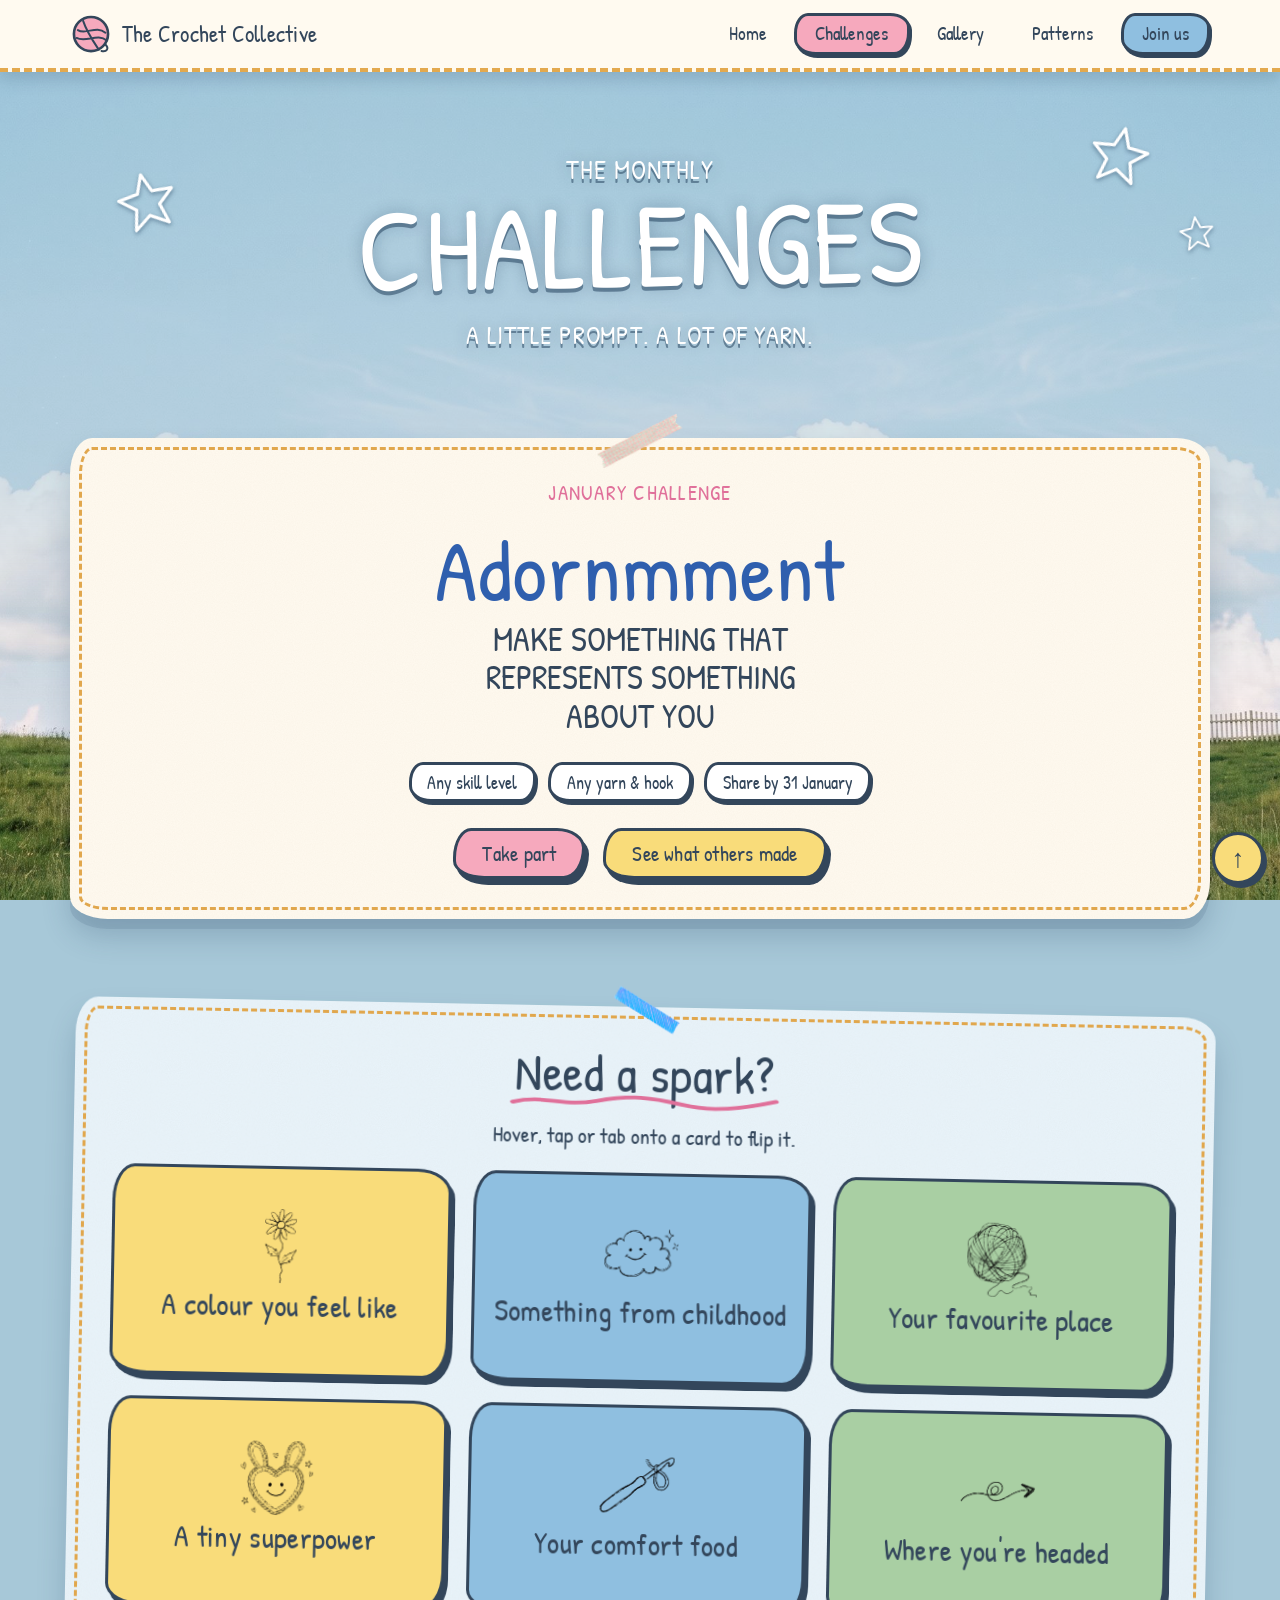
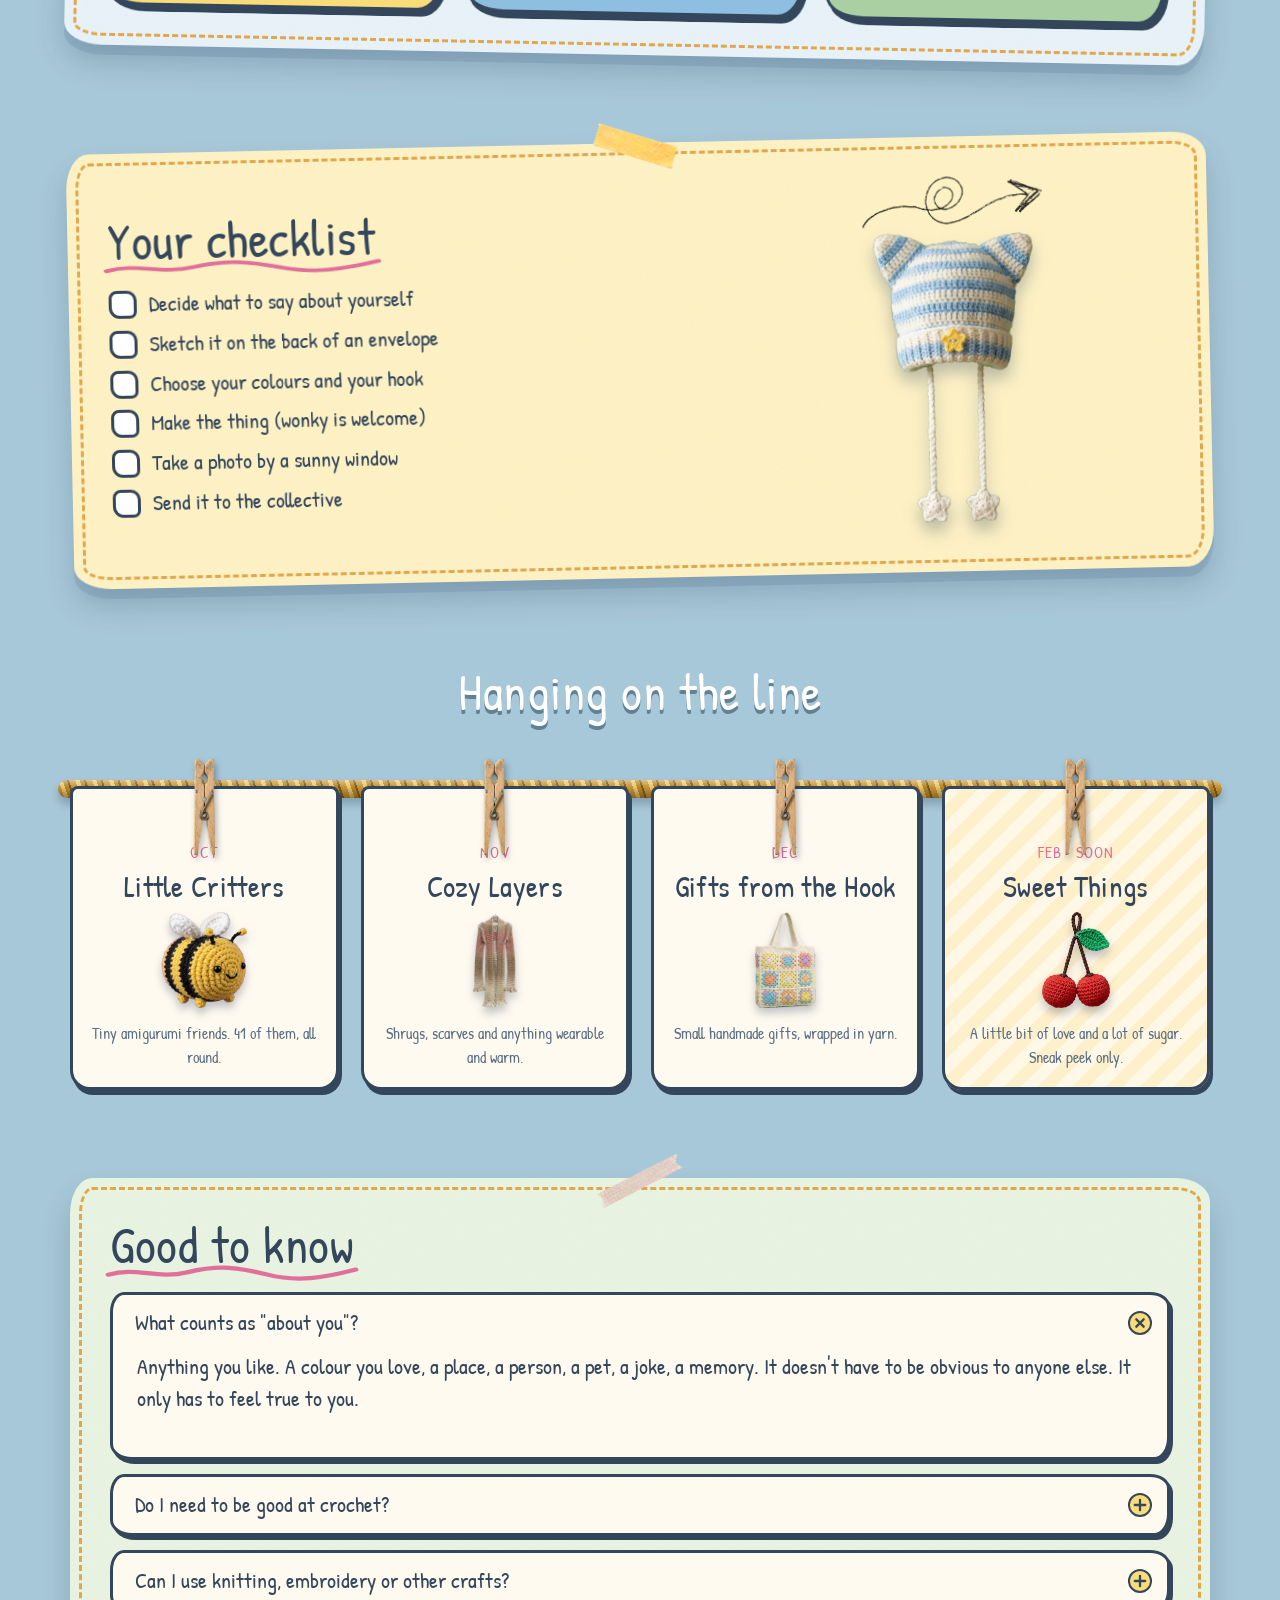
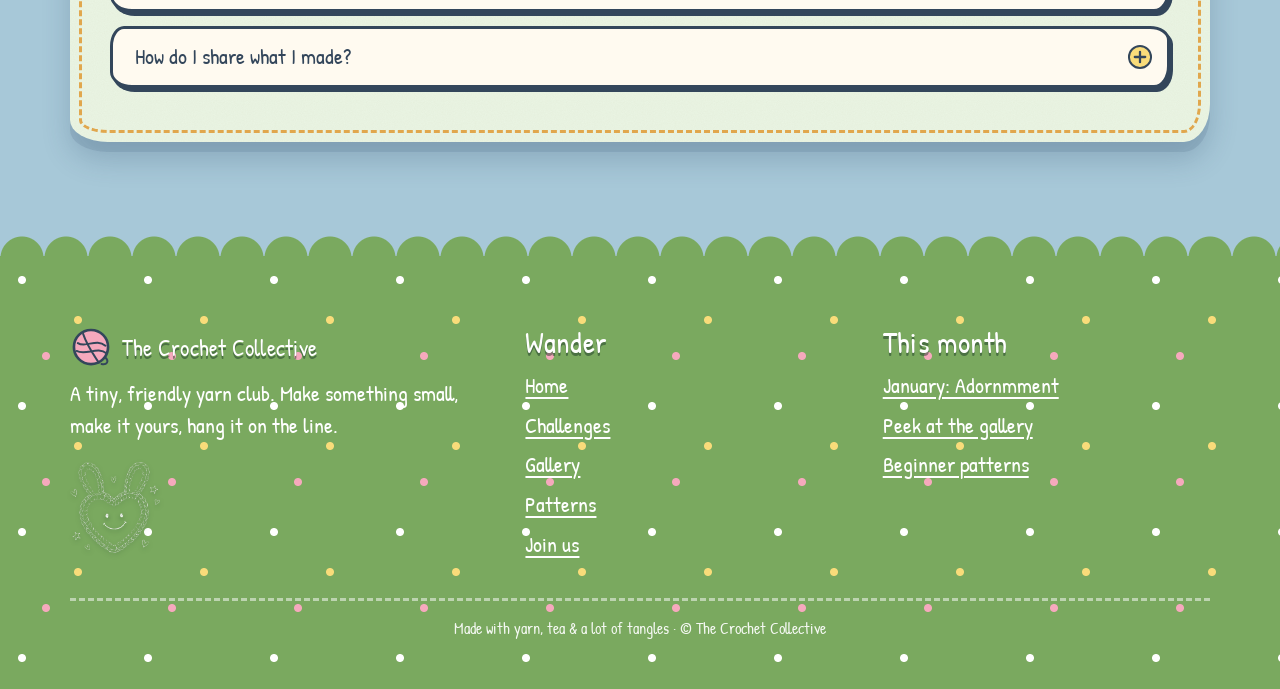
==== challenges.html @ a1217e9d "Add Crochet Collective site: hero, challenges, gallery, patterns, join Co-Authored-By: Claude Sonnet" ====
<!DOCTYPE html>
<html lang="en">
<head>
  <meta charset="utf-8">
  <meta name="viewport" content="width=device-width, initial-scale=1">
  <title>Challenges · The Crochet Collective</title>
  <meta name="description" content="This month's crochet challenge, how it works, and the ones that came before.">
  <link rel="icon" href="data:image/svg+xml,%3Csvg%20xmlns%3D'http%3A%2F%2Fwww.w3.org%2F2000%2Fsvg'%20viewBox%3D'0%200%2064%2064'%3E%3Ccircle%20cx%3D'32'%20cy%3D'32'%20r%3D'26'%20fill%3D'%23f6a9bd'%20stroke%3D'%2333465b'%20stroke-width%3D'4'%2F%3E%3Cpath%20d%3D'M12%2026%20C%2024%2034%2C%2040%2018%2C%2054%2030%20M10%2038%20C%2024%2046%2C%2042%2030%2C%2056%2042%20M20%2012%20C%2026%2030%2C%2036%2044%2C%2044%2056'%20fill%3D'none'%20stroke%3D'%2333465b'%20stroke-width%3D'3'%20stroke-linecap%3D'round'%2F%3E%3C%2Fsvg%3E">
  <link rel="preconnect" href="https://fonts.googleapis.com">
  <link rel="preconnect" href="https://fonts.gstatic.com" crossorigin>
  <link href="https://fonts.googleapis.com/css2?family=Chewy&family=Patrick+Hand&display=swap" rel="stylesheet">

  <link rel="stylesheet" href="site.css">
</head><body class="site">
<a class="skip" href="#main">Skip to content</a>
<header class="topbar">
  <div class="wrap">
    <a class="logo" href="index.html"><svg viewBox="0 0 64 64" aria-hidden="true"><circle cx="32" cy="32" r="26" fill="#f6a9bd" stroke="#33465b" stroke-width="4"/><path d="M12 26 C 24 34, 40 18, 54 30 M10 38 C 24 46, 42 30, 56 42 M20 12 C 26 30, 36 44, 44 56" fill="none" stroke="#33465b" stroke-width="3" stroke-linecap="round"/><path d="M54 48 C 60 54, 56 60, 48 58" fill="none" stroke="#33465b" stroke-width="3" stroke-linecap="round"/></svg><span>The Crochet Collective</span></a>
    <input class="nav-toggle" type="checkbox" id="nav-toggle" aria-label="Toggle menu">
    <label class="burger" for="nav-toggle" aria-hidden="true"><span></span><span></span><span></span></label>
    <nav class="nav" aria-label="Main">
      <ul>
        <li><a href="index.html">Home</a></li>
        <li><a href="challenges.html" aria-current="page">Challenges</a></li>
        <li><a href="gallery.html">Gallery</a></li>
        <li><a href="patterns.html">Patterns</a></li>
        <li><a href="join.html">Join us</a></li>
      </ul>
    </nav>
  </div>
</header>

<main id="main">
<div class="page-head">
  <svg class="doodle-star s1" viewBox="0 0 100 100" aria-hidden="true"><path d="M50 8 L61 36 L92 39 L68 59 L76 90 L49 73 L23 91 L31 60 L7 40 L38 36 Z"/></svg><svg class="doodle-star s2" viewBox="0 0 100 100" aria-hidden="true"><path d="M50 8 L61 36 L92 39 L68 59 L76 90 L49 73 L23 91 L31 60 L7 40 L38 36 Z"/></svg><svg class="doodle-star s3" viewBox="0 0 100 100" aria-hidden="true"><path d="M50 8 L61 36 L92 39 L68 59 L76 90 L49 73 L23 91 L31 60 L7 40 L38 36 Z"/></svg>
  <div class="wrap">
    <p class="kicker2">The monthly</p>
    <h1>Challenges</h1>
    <p class="lede">A little prompt. A lot of yarn.</p>
  </div>
</div>
<div class="wrap">

  <section class="section">
    <div class="paper challenge-card">
      <p class="month">January challenge</p>
      <h2>Adornmment</h2>
      <p class="prompt">Make something that represents something about you</p>
      <ul class="facts">
        <li>Any skill level</li>
        <li>Any yarn &amp; hook</li>
        <li>Share by 31 January</li>
      </ul>
      <div class="btn-row" style="justify-content:center">
        <a class="btn" href="join.html">Take part</a>
        <a class="btn btn-yellow" href="gallery.html">See what others made</a>
      </div>
    </div>
  </section>

  <section class="section">
    <div class="paper blue tape-blue tilt-r">
      <h2 style="text-align:center"><span class="scribble">Need a spark?</span></h2>
      <p style="text-align:center">Hover, tap or tab onto a card to flip it.</p>
      <div class="flips">
        <div class="flip" tabindex="0"><div class="flip-in">
          <div class="face front"><img src="assets/d-daisy.webp" alt="" style="filter:invert(1) brightness(.35) drop-shadow(0 0 0 #000)"><h3>A colour you feel like</h3></div>
          <div class="face back"><p>Choose the yarn first. Then make a tiny thing that matches your mood: a flower, a keychain, a headband.</p></div>
        </div></div>
        <div class="flip" tabindex="0"><div class="flip-in">
          <div class="face front"><img src="assets/d-cloud.webp" alt="" style="filter:invert(1) brightness(.35) drop-shadow(0 0 0 #000)"><h3>Something from childhood</h3></div>
          <div class="face back"><p>A blanket, a bedtime toy, a lunchbox sticker. Crochet the thing you still remember by heart.</p></div>
        </div></div>
        <div class="flip" tabindex="0"><div class="flip-in">
          <div class="face front"><img src="assets/d-yarn.webp" alt="" style="filter:invert(1) brightness(.35) drop-shadow(0 0 0 #000)"><h3>Your favourite place</h3></div>
          <div class="face back"><p>Turn a bench, a beach or your kitchen window into a small motif or a patch.</p></div>
        </div></div>
        <div class="flip" tabindex="0"><div class="flip-in">
          <div class="face front"><img src="assets/d-heart.webp" alt="" style="filter:invert(1) brightness(.35) drop-shadow(0 0 0 #000)"><h3>A tiny superpower</h3></div>
          <div class="face back"><p>Give a critter your best trait: a cape for the brave, big ears for the good listener.</p></div>
        </div></div>
        <div class="flip" tabindex="0"><div class="flip-in">
          <div class="face front"><img src="assets/d-hook.webp" alt="" style="filter:invert(1) brightness(.35) drop-shadow(0 0 0 #000)"><h3>Your comfort food</h3></div>
          <div class="face back"><p>A cherry pair, a mushroom, a slice of toast. Snacks are the best amigurumi.</p></div>
        </div></div>
        <div class="flip" tabindex="0"><div class="flip-in">
          <div class="face front"><img src="assets/d-arrow.webp" alt="" style="filter:invert(1) brightness(.35) drop-shadow(0 0 0 #000)"><h3>Where you're headed</h3></div>
          <div class="face back"><p>A hat for someone you'll be, a bag for a trip you're planning, a charm for luck.</p></div>
        </div></div>
      </div>
    </div>
  </section>

  <section class="section">
    <div class="paper yellow tape-yellow tilt-l">
      <div class="two-col">
        <div>
          <h2><span class="scribble">Your checklist</span></h2>
          <ul class="checks">
            <li><label><input type="checkbox"><span>Decide what to say about yourself</span></label></li>
            <li><label><input type="checkbox"><span>Sketch it on the back of an envelope</span></label></li>
            <li><label><input type="checkbox"><span>Choose your colours and your hook</span></label></li>
            <li><label><input type="checkbox"><span>Make the thing (wonky is welcome)</span></label></li>
            <li><label><input type="checkbox"><span>Take a photo by a sunny window</span></label></li>
            <li><label><input type="checkbox"><span>Send it to the collective</span></label></li>
          </ul>
        </div>
        <div style="text-align:center"><img src="assets/d-arrow.webp" alt="" class="doodle ink" style="width:180px;margin:0 auto 6px;filter:invert(1) brightness(.4)"><img src="assets/hat.webp" alt="Striped crochet bonnet" style="width:160px;filter:drop-shadow(0 10px 8px rgba(40,60,90,.3))"></div>
      </div>
    </div>
  </section>

  <section class="section">
    <h2 style="text-align:center;color:#fff;text-shadow:0 4px 0 rgba(28,58,86,.5)">Hanging on the line</h2>
    <div class="line-wrap">
      <div class="rope-h" aria-hidden="true"></div>
      <div class="tags">
        <article class="tag"><span class="mo">Oct</span><h3>Little Critters</h3><img src="assets/bee.webp" alt=""><p>Tiny amigurumi friends. 41 of them, all round.</p></article>
        <article class="tag"><span class="mo">Nov</span><h3>Cozy Layers</h3><img src="assets/scarf.webp" alt=""><p>Shrugs, scarves and anything wearable and warm.</p></article>
        <article class="tag"><span class="mo">Dec</span><h3>Gifts from the Hook</h3><img src="assets/tote.webp" alt=""><p>Small handmade gifts, wrapped in yarn.</p></article>
        <article class="tag soon"><span class="mo">Feb · soon</span><h3>Sweet Things</h3><img src="assets/cherries.webp" alt=""><p>A little bit of love and a lot of sugar. Sneak peek only.</p></article>
      </div>
    </div>
  </section>

  <section class="section">
    <div class="paper sage tape-pink">
      <h2><span class="scribble">Good to know</span></h2>
      <details class="acc" open><summary>What counts as "about you"?</summary><div><p>Anything you like. A colour you love, a place, a person, a pet, a joke, a memory. It doesn't have to be obvious to anyone else. It only has to feel true to you.</p></div></details>
      <details class="acc"><summary>Do I need to be good at crochet?</summary><div><p>Not even slightly. Beginners are the heart of the collective. Try a granny square or a flower from our <a href="patterns.html">patterns page</a> and dress it up.</p></div></details>
      <details class="acc"><summary>Can I use knitting, embroidery or other crafts?</summary><div><p>Crochet is the star, but mixed materials are lovely: buttons, ribbon, embroidery, felt, beads.</p></div></details>
      <details class="acc"><summary>How do I share what I made?</summary><div><p>Send a clear photo and a sentence about what it means to you through the <a href="join.html">join page</a>. We'll pin it to the gallery.</p></div></details>
    </div>
  </section>

</div>
</main>
<footer class="footer">
  <div class="wrap">
    <div>
      <a class="logo" href="index.html"><svg viewBox="0 0 64 64" aria-hidden="true"><circle cx="32" cy="32" r="26" fill="#f6a9bd" stroke="#33465b" stroke-width="4"/><path d="M12 26 C 24 34, 40 18, 54 30 M10 38 C 24 46, 42 30, 56 42 M20 12 C 26 30, 36 44, 44 56" fill="none" stroke="#33465b" stroke-width="3" stroke-linecap="round"/><path d="M54 48 C 60 54, 56 60, 48 58" fill="none" stroke="#33465b" stroke-width="3" stroke-linecap="round"/></svg><span>The Crochet Collective</span></a>
      <p>A tiny, friendly yarn club. Make something small, make it yours, hang it on the line.</p>
      <img src="assets/d-heart.webp" alt="" width="90" style="filter:drop-shadow(0 2px 2px rgba(20,50,30,.5))">
    </div>
    <div>
      <h3>Wander</h3>
      <ul>
        <li><a href="index.html">Home</a></li>
        <li><a href="challenges.html">Challenges</a></li>
        <li><a href="gallery.html">Gallery</a></li>
        <li><a href="patterns.html">Patterns</a></li>
        <li><a href="join.html">Join us</a></li>
      </ul>
    </div>
    <div>
      <h3>This month</h3>
      <ul>
        <li><a href="challenges.html">January: Adornmment</a></li>
        <li><a href="gallery.html">Peek at the gallery</a></li>
        <li><a href="patterns.html">Beginner patterns</a></li>
      </ul>
    </div>
    <p class="fine">Made with yarn, tea &amp; a lot of tangles · © The Crochet Collective</p>
  </div>
</footer>
<a class="up" href="#main" aria-label="Back to top">↑</a>
</body>
</html>
---- site.css ----
/* ==========================================================
   The Crochet Collective — shared site styles (HTML + CSS only)
   Scrapbook / craft-board look: paper cards, washi tape, stitched
   borders, wobbly hand-drawn edges, chunky offset-shadow buttons.
   Interactivity is CSS-only: checkbox nav, radio filters,
   :target lightboxes, <details> accordions, flip cards.
   ========================================================== */

:root {
  --sky: #a7c8d8;
  --cream: #fffaf0;
  --paper-2: #fff3dc;
  --ink: #33465b;
  --ink-soft: #5b6f84;
  --pink: #f6a9bd;
  --pink-d: #e0709a;
  --yellow: #f9dc7a;
  --blue: #8fbfe0;
  --blue-d: #2f5fae;
  --sage: #a9cfa3;
  --meadow: #7aa95f;
  --coral: #f28b6e;
  --stitch: #e3a94e;

  --font-display: "Chewy", "Patrick Hand", "Comic Sans MS", cursive;
  --font-body: "Patrick Hand", "Comic Neue", "Comic Sans MS", cursive;

  /* gently wobbly corners — never a perfect rectangle */
  --wob:   22px 34px 26px 38px / 36px 24px 38px 22px;
  --wob-2: 34px 22px 38px 24px / 24px 38px 22px 36px;
  --wob-s: 14px 20px 16px 22px / 20px 14px 22px 16px;
  --pop:   4px 6px 0 var(--ink);
}

*, *::before, *::after { box-sizing: border-box; }
html { scroll-behavior: smooth; }
@media (prefers-reduced-motion: reduce) { html { scroll-behavior: auto; } }

body.site, body.home {
  margin: 0;
  color: var(--ink);
  font: 400 clamp(18px, 1.15vw + 12px, 22px)/1.45 var(--font-body);
  background: var(--sky);
  -webkit-font-smoothing: antialiased;
}
body.site { overflow-x: hidden; }

img { max-width: 100%; }
a { color: var(--blue-d); text-underline-offset: .18em; text-decoration-thickness: 2px; }
a:hover { color: var(--pink-d); }
:focus-visible { outline: 3px dashed var(--coral); outline-offset: 3px; border-radius: 6px; }

.skip { position: absolute; left: -999px; top: 8px; z-index: 300; background: var(--yellow); padding: .4em .8em; border-radius: var(--wob-s); }
.skip:focus { left: 8px; }

.wrap { width: min(1140px, 100% - 40px); margin-inline: auto; }
.sr { position: absolute; width: 1px; height: 1px; overflow: hidden; clip: rect(0 0 0 0); white-space: nowrap; }

/* ---------- fixed sky + meadow backdrop for inner pages ---------- */
body.site::before {
  content: ""; position: fixed; inset: 0; z-index: -2;
  background: var(--sky) url("assets/bg-desktop.jpg") center bottom / cover no-repeat;
}
body.site::after {
  content: ""; position: fixed; inset: 0; z-index: -1; pointer-events: none;
  background: rgba(167, 200, 216, .45);
  -webkit-mask-image: linear-gradient(#000 0 55%, transparent 80%);
          mask-image: linear-gradient(#000 0 55%, transparent 80%);
}
@media (max-width: 800px) {
  body.site::before { background-image: url("assets/bg.jpg"); }
}

/* paper grain used on cards */
.grain::after, .paper::after {
  content: ""; position: absolute; inset: 0; pointer-events: none; border-radius: inherit;
  opacity: .5; mix-blend-mode: multiply;
  background-image: url("data:image/svg+xml;utf8,<svg xmlns='http://www.w3.org/2000/svg' width='200' height='200'><filter id='n'><feTurbulence type='fractalNoise' baseFrequency='.9' numOctaves='2' stitchTiles='stitch'/><feColorMatrix values='0 0 0 0 .6  0 0 0 0 .5  0 0 0 0 .4  0 0 0 .18 0'/></filter><rect width='200' height='200' filter='url(%23n)'/></svg>");
}

/* ==========================================================
   TOP BAR + NAVIGATION
   ========================================================== */
.topbar {
  position: sticky; top: 0; z-index: 200;
  background: var(--cream);
  border-bottom: 4px dashed var(--stitch);
  box-shadow: 0 8px 14px rgba(40, 70, 100, .18);
}
.topbar .wrap { display: flex; align-items: center; gap: 16px; min-height: 68px; }

.logo {
  display: flex; align-items: center; gap: 10px;
  font: 400 1.45rem/1 var(--font-display); color: var(--ink); text-decoration: none;
  letter-spacing: .01em; white-space: nowrap;
}
.logo:hover { color: var(--pink-d); }
.logo svg { width: 42px; height: 42px; flex: none; transition: transform .5s ease; }
.logo:hover svg { transform: rotate(360deg); }

.nav-toggle { position: absolute; opacity: 0; pointer-events: none; }
.burger { display: none; margin-left: auto; cursor: pointer; padding: 10px; border-radius: var(--wob-s); border: 3px solid var(--ink); background: var(--yellow); box-shadow: 3px 4px 0 var(--ink); }
.burger span { display: block; width: 26px; height: 4px; border-radius: 4px; background: var(--ink); }
.burger span + span { margin-top: 5px; }
.burger span:nth-child(2) { width: 18px; margin-left: 4px; }

.nav { margin-left: auto; }
.nav ul { display: flex; gap: 6px; margin: 0; padding: 0; list-style: none; align-items: center; }
.nav a {
  display: block; padding: .3em .95em .35em;
  font: 400 1.2rem/1.2 var(--font-display); color: var(--ink); text-decoration: none;
  border: 3px solid transparent; border-radius: var(--wob-s);
  transition: transform .18s ease, background-color .18s;
}
.nav a:hover, .nav a:focus-visible { background: var(--yellow); transform: rotate(-3deg) translateY(-2px); color: var(--ink); }
.nav a[aria-current="page"] { background: var(--pink); border-color: var(--ink); box-shadow: 2px 3px 0 var(--ink); }
.nav li:last-child a { background: var(--blue); border-color: var(--ink); box-shadow: 2px 3px 0 var(--ink); }
.nav li:last-child a:hover { background: var(--yellow); }
.nav li:last-child a[aria-current="page"] { background: var(--pink); }

@media (max-width: 860px) {
  .burger { display: block; }
  .nav {
    position: absolute; left: 0; right: 0; top: 100%; margin: 0;
    background: var(--cream); border-bottom: 4px dashed var(--stitch);
    max-height: 0; overflow: hidden; transition: max-height .35s ease;
    box-shadow: 0 14px 14px rgba(40, 70, 100, .18);
  }
  .nav ul { flex-direction: column; align-items: stretch; padding: 8px 20px 18px; gap: 8px; }
  .nav a { text-align: center; font-size: 1.4rem; }
  .nav-toggle:checked ~ .nav { max-height: 460px; }
  .nav-toggle:focus-visible ~ .burger { outline: 3px dashed var(--coral); outline-offset: 3px; }
}

/* ==========================================================
   BUTTONS
   ========================================================== */
.btn {
  --bg: var(--pink);
  display: inline-flex; align-items: center; gap: .5em;
  padding: .5em 1.25em .55em;
  font: 400 1.3rem/1.1 var(--font-display); letter-spacing: .01em;
  color: var(--ink); text-decoration: none; cursor: pointer;
  background: var(--bg);
  border: 3px solid var(--ink); border-radius: var(--wob);
  box-shadow: var(--pop);
  transition: transform .16s ease, box-shadow .16s ease, background-color .16s;
}
.btn:hover, .btn:focus-visible { transform: translate(-2px, -3px) rotate(-1.5deg); box-shadow: 6px 9px 0 var(--ink); color: var(--ink); }
.btn:active { transform: translate(3px, 4px); box-shadow: 1px 2px 0 var(--ink); }
.btn-yellow { --bg: var(--yellow); }
.btn-blue   { --bg: var(--blue); }
.btn-sage   { --bg: var(--sage); }
.btn-cream  { --bg: var(--cream); }
.btn svg { width: 1.2em; height: 1.2em; }
.btn-row { display: flex; flex-wrap: wrap; gap: 14px 18px; }

/* ==========================================================
   PAGE HEADER (inner pages)
   ========================================================== */
.page-head { position: relative; text-align: center; padding: clamp(36px, 7vw, 84px) 0 clamp(24px, 4vw, 44px); color: #fff; }
.page-head .kicker2 { font: 400 clamp(1.1rem, 2.4vw, 1.7rem)/1 var(--font-display); text-transform: uppercase; letter-spacing: .04em; margin: 0 0 .1em; }
.page-head h1 {
  margin: 0; font: 400 clamp(3rem, 10vw, 7.5rem)/.95 var(--font-display); text-transform: uppercase; letter-spacing: .01em;
  transform: rotate(-1deg);
}
.page-head p.lede { max-width: 34ch; margin: .8em auto 0; font-size: clamp(1.15rem, 2.2vw, 1.6rem); text-transform: uppercase; letter-spacing: .03em; line-height: 1.15; }
.page-head .kicker2, .page-head h1, .page-head p.lede {
  text-shadow: 0 4px 0 rgba(28, 58, 86, .5), 0 0 16px rgba(30, 60, 90, .3);
}
.page-head .doodle-star { position: absolute; width: clamp(28px, 5vw, 64px); fill: none; stroke: #fff; stroke-width: 5; stroke-linecap: round; stroke-linejoin: round; filter: drop-shadow(0 2px 2px rgba(30, 60, 90, .5)); }
.page-head .s1 { left: 9%;  top: 30%; transform: rotate(-14deg); }
.page-head .s2 { right: 10%; top: 16%; transform: rotate(12deg); }
.page-head .s3 { right: 5%; top: 44%; width: clamp(18px, 3vw, 38px); transform: rotate(-8deg); }

/* ==========================================================
   PAPER CARDS + WASHI TAPE
   ========================================================== */
.paper {
  --tape: url("assets/tape-pink.webp");
  position: relative; background: var(--cream);
  padding: clamp(22px, 3.4vw, 40px);
  border-radius: var(--wob);
  box-shadow: 0 10px 0 rgba(40, 70, 100, .12), 0 18px 28px rgba(40, 70, 100, .22);
  outline: 3px dashed var(--stitch); outline-offset: -12px;
}
.paper > * { position: relative; z-index: 1; }
.paper::before {
  content: ""; position: absolute; z-index: 2; left: 50%; top: -22px; width: 150px; height: 50px;
  background: var(--tape) center / contain no-repeat;
  transform: translateX(-50%) rotate(-3deg); pointer-events: none;
}
.tape-yellow { --tape: url("assets/tape-yellow.webp"); }
.tape-blue   { --tape: url("assets/tape-blue.webp"); }
.tilt-l { transform: rotate(-1.2deg); }
.tilt-r { transform: rotate(1.1deg); }
.paper.plain::before { display: none; }
.paper.blue   { background: #e9f4fb; }
.paper.yellow { background: #fff4c7; }
.paper.pinkish { background: #ffe9ef; }
.paper.sage   { background: #eaf5e4; }

h2, h3 { font-family: var(--font-display); font-weight: 400; letter-spacing: .01em; line-height: 1.05; margin: 0 0 .4em; color: var(--ink); }
h2 { font-size: clamp(2rem, 4.4vw, 3.2rem); }
h3 { font-size: clamp(1.4rem, 2.6vw, 1.9rem); }
p { margin: 0 0 .9em; }

/* hand-drawn underline scribble under section titles */
.scribble { position: relative; display: inline-block; }
.scribble::after {
  content: ""; position: absolute; left: -2%; right: -2%; bottom: -.18em; height: .3em;
  background: url("data:image/svg+xml;utf8,<svg xmlns='http://www.w3.org/2000/svg' viewBox='0 0 200 20' preserveAspectRatio='none'><path d='M3 12 C 25 2, 40 18, 65 9 S 105 3, 128 12 S 172 16, 197 6' fill='none' stroke='%23e0709a' stroke-width='5' stroke-linecap='round'/></svg>") center / 100% 100% no-repeat;
}

.section { padding: clamp(24px, 4vw, 44px) 0; }
.two-col { display: grid; grid-template-columns: 1.15fr .85fr; gap: clamp(20px, 4vw, 48px); align-items: center; }
@media (max-width: 800px) { .two-col { grid-template-columns: 1fr; } }

.doodle { display: block; filter: drop-shadow(0 2px 2px rgba(30, 60, 90, .35)); pointer-events: none; }
.doodle.ink { filter: none; opacity: .85; }
svg.d { width: 1em; height: 1em; fill: none; stroke: currentColor; stroke-width: 5; stroke-linecap: round; stroke-linejoin: round; }

.chip {
  display: inline-block; padding: .05em .7em .12em; margin: 0 6px 6px 0;
  font: 400 1rem/1.3 var(--font-display); letter-spacing: .02em;
  background: var(--yellow); color: var(--ink); border: 2px solid var(--ink); border-radius: var(--wob-s);
}
.chip.pink { background: var(--pink); } .chip.blue { background: var(--blue); } .chip.sage { background: var(--sage); }

/* ==========================================================
   ACCORDIONS (<details>)
   ========================================================== */
details.acc { background: var(--cream); border: 3px solid var(--ink); border-radius: var(--wob-s); box-shadow: 3px 4px 0 var(--ink); margin: 0 0 14px; overflow: hidden; }
details.acc > summary {
  list-style: none; cursor: pointer; padding: .7em 3em .7em 1em; position: relative;
  font: 400 1.35rem/1.2 var(--font-display);
}
details.acc > summary::-webkit-details-marker { display: none; }
details.acc > summary::after {
  content: ""; position: absolute; right: 14px; top: 50%; width: 26px; height: 26px; margin-top: -13px;
  background: url("data:image/svg+xml;utf8,<svg xmlns='http://www.w3.org/2000/svg' viewBox='0 0 40 40'><circle cx='20' cy='20' r='17' fill='%23f9dc7a' stroke='%2333465b' stroke-width='3'/><path d='M12 20 H28 M20 12 V28' stroke='%2333465b' stroke-width='3.5' stroke-linecap='round'/></svg>") center / contain no-repeat;
  transition: transform .25s ease;
}
details.acc[open] > summary::after { transform: rotate(135deg); }
details.acc > summary:hover { background: var(--paper-2); }
details.acc > div, details.acc > .acc-body { padding: 0 1.1em 1em; }

/* ==========================================================
   FORM CONTROLS
   ========================================================== */
.field { display: block; margin-bottom: 20px; }
.field > span.lbl { display: block; font: 400 1.25rem/1.2 var(--font-display); margin-bottom: 6px; }
.field small { color: var(--ink-soft); }
input[type="text"], input[type="email"], select, textarea {
  width: 100%; padding: .55em .8em; font: inherit; color: var(--ink);
  background: #fff; border: 3px solid var(--ink); border-radius: var(--wob-s); box-shadow: inset 0 3px 0 rgba(51, 70, 91, .08);
}
textarea { min-height: 130px; resize: vertical; }
input:focus, select:focus, textarea:focus { outline: 3px dashed var(--coral); outline-offset: 2px; background: #fffef6; }
input:user-invalid, textarea:user-invalid { border-color: var(--coral); background: #fff1ec; }

/* pill radios / checkboxes */
.pills { display: flex; flex-wrap: wrap; gap: 10px; }
.pills input { position: absolute; opacity: 0; pointer-events: none; }
.pills label {
  cursor: pointer; padding: .3em 1em .38em; font: 400 1.15rem/1.2 var(--font-display);
  background: var(--cream); border: 3px solid var(--ink); border-radius: var(--wob-s); box-shadow: 2px 3px 0 var(--ink);
  transition: transform .15s, background-color .15s;
}
.pills label:hover { transform: rotate(-2deg) translateY(-2px); background: var(--paper-2); }
.pills input:checked + label { background: var(--pink); transform: translate(1px, 2px); box-shadow: 1px 1px 0 var(--ink); }
.pills input:focus-visible + label { outline: 3px dashed var(--coral); outline-offset: 3px; }

/* hand-ticked checklists */
.checks { list-style: none; margin: 0; padding: 0; }
.checks li { margin: 0 0 8px; }
.checks label { display: flex; gap: 12px; align-items: flex-start; cursor: pointer; }
.checks input { appearance: none; -webkit-appearance: none; flex: none; width: 28px; height: 28px; margin: 2px 0 0; background: #fff; border: 3px solid var(--ink); border-radius: 8px 10px 7px 11px; cursor: pointer; }
.checks input:checked {
  background: #fff url("data:image/svg+xml;utf8,<svg xmlns='http://www.w3.org/2000/svg' viewBox='0 0 40 40'><path d='M7 21 C 12 26, 15 30, 17 32 C 22 20, 28 12, 35 6' fill='none' stroke='%23e0709a' stroke-width='6' stroke-linecap='round' stroke-linejoin='round'/></svg>") center / 90% no-repeat;
}
.checks input:checked + span { text-decoration: line-through wavy var(--pink-d); color: var(--ink-soft); }
.checks input:focus-visible { outline: 3px dashed var(--coral); outline-offset: 3px; }

/* ==========================================================
   HOME — content below the hero poster
   ========================================================== */
body.home { background: var(--meadow); }
.meadow {
  position: relative; z-index: 3; padding: 80px 0 40px; margin-top: -1px;
  background-color: var(--meadow);
  background-image:
    radial-gradient(circle at 22px 24px, #fff 3.5px, transparent 4.5px),
    radial-gradient(circle at 78px 64px, var(--yellow) 3.5px, transparent 4.5px),
    radial-gradient(circle at 46px 100px, var(--pink) 3.5px, transparent 4.5px),
    radial-gradient(circle at 104px 18px, #cfe5f6 3px, transparent 4px);
  background-size: 126px 126px;
}
.meadow::before {
  content: ""; position: absolute; left: 0; right: 0; top: -22px; height: 24px;
  background: radial-gradient(circle at 22px 24px, var(--meadow) 21px, transparent 22px) 0 0 / 44px 24px repeat-x;
}
.hero-band { text-align: center; color: #fff; margin-bottom: 44px; }
.hero-band h2 { color: #fff; text-shadow: 0 4px 0 rgba(28, 58, 40, .45); font-size: clamp(2.2rem, 5.4vw, 4rem); }
.hero-band p { font-size: 1.3rem; max-width: 40ch; margin-inline: auto; text-shadow: 0 2px 0 rgba(28, 58, 40, .45); }

.hot { display: contents; }
.hot img { cursor: pointer; transition: scale .25s ease; }
.hot:hover img, .hot:focus-visible img { scale: 1.07; }
.pin { pointer-events: none; }

.enter {
  position: absolute; z-index: 20; left: 50%; bottom: calc(var(--u) * 34); transform: translateX(-50%);
  font-size: max(15px, calc(var(--u) * 30)); white-space: nowrap;
}
.enter svg { animation: nudge 1.6s ease-in-out infinite; }
@keyframes nudge { 50% { transform: translateY(4px); } }
@media (prefers-reduced-motion: reduce) { .enter svg { animation: none; } }

.doors { display: grid; grid-template-columns: repeat(4, 1fr); gap: 34px 26px; }
@media (max-width: 1000px) { .doors { grid-template-columns: repeat(2, 1fr); } }
@media (max-width: 520px)  { .doors { grid-template-columns: 1fr; } }
.door {
  --tape: url("assets/tape-yellow.webp");
  position: relative; display: block; text-align: center; text-decoration: none; color: var(--ink);
  background: var(--cream); padding: 30px 18px 22px;
  border-radius: var(--wob); outline: 3px dashed var(--stitch); outline-offset: -10px;
  box-shadow: 0 10px 0 rgba(30, 60, 30, .16), 0 18px 24px rgba(30, 60, 30, .25);
  transition: transform .25s ease, box-shadow .25s ease;
}
.door::before { content: ""; position: absolute; left: 50%; top: -20px; width: 120px; height: 42px; background: var(--tape) center / contain no-repeat; transform: translateX(-50%) rotate(-4deg); }
.door:nth-child(1) { transform: rotate(-2deg); }
.door:nth-child(2) { transform: rotate(1.5deg); --tape: url("assets/tape-pink.webp"); }
.door:nth-child(3) { transform: rotate(-1deg); --tape: url("assets/tape-blue.webp"); }
.door:nth-child(4) { transform: rotate(2deg); }
.door:hover, .door:focus-visible { transform: rotate(0) translateY(-10px) scale(1.03); color: var(--ink); box-shadow: 0 16px 0 rgba(30, 60, 30, .16), 0 26px 30px rgba(30, 60, 30, .3); }
.door img { width: 62%; aspect-ratio: 1; object-fit: contain; filter: drop-shadow(0 8px 6px rgba(40, 60, 40, .3)); transition: transform .3s; }
.door:hover img { transform: rotate(-6deg) scale(1.08); }
.door h3 { margin: .3em 0 .1em; }
.door p { margin: 0; font-size: 1.05rem; color: var(--ink-soft); }
.door .go { display: inline-block; margin-top: .5em; font: 400 1.15rem var(--font-display); color: var(--pink-d); }

.steps { display: grid; grid-template-columns: repeat(3, 1fr); gap: 26px; counter-reset: st; }
@media (max-width: 800px) { .steps { grid-template-columns: 1fr; } }
.step { position: relative; text-align: center; padding: 8px 10px; }
.step::before {
  counter-increment: st; content: counter(st);
  display: grid; place-items: center; width: 64px; height: 64px; margin: 0 auto 10px;
  font: 400 2rem/1 var(--font-display); color: var(--ink);
  background: var(--yellow); border: 3px solid var(--ink); border-radius: 50% 46% 52% 44%; box-shadow: 3px 4px 0 var(--ink);
}
.step:nth-child(2)::before { background: var(--pink); }
.step:nth-child(3)::before { background: var(--blue); }

.banner { display: grid; grid-template-columns: 1fr auto; gap: 24px; align-items: center; }
@media (max-width: 760px) { .banner { grid-template-columns: 1fr; text-align: center; } .banner .btn-row { justify-content: center; } }
.peek { display: flex; gap: 6px; justify-content: center; }
.peek img { width: clamp(60px, 9vw, 96px); aspect-ratio: 1; object-fit: contain; filter: drop-shadow(0 6px 4px rgba(40, 60, 90, .3)); transition: transform .25s; }
.peek img:nth-child(odd) { transform: rotate(-6deg); } .peek img:nth-child(even) { transform: rotate(5deg) translateY(6px); }
.peek img:hover { transform: rotate(0) scale(1.15); }

/* ==========================================================
   CHALLENGES
   ========================================================== */
.challenge-card { text-align: center; }
.challenge-card .month { font: 400 1.3rem var(--font-display); color: var(--pink-d); text-transform: uppercase; letter-spacing: .06em; }
.challenge-card h2 { font-size: clamp(2.6rem, 8vw, 5.4rem); margin: .05em 0; color: var(--blue-d); }
.challenge-card .prompt { font: 400 clamp(1.4rem, 3vw, 2.1rem)/1.15 var(--font-display); text-transform: uppercase; max-width: 26ch; margin: 0 auto .8em; }
.facts { display: flex; flex-wrap: wrap; gap: 12px; justify-content: center; margin: 0 0 1.2em; padding: 0; list-style: none; }
.facts li { padding: .3em .9em; background: #fff; border: 3px solid var(--ink); border-radius: var(--wob-s); box-shadow: 2px 3px 0 var(--ink); font: 400 1.1rem var(--font-display); }

.line-wrap { position: relative; padding-top: 34px; }
.line-wrap .rope-h {
  position: absolute; left: -12px; right: -12px; top: 40px; height: 18px; border-radius: 12px;
  background:
    linear-gradient(180deg, rgba(255,255,255,.4), rgba(255,255,255,0) 35%, rgba(60,35,5,.45)),
    repeating-linear-gradient(72deg, #c8993c 0 6px, #ecc96f 6px 10px, #b98a2c 10px 14px, #7d5919 14px 16px);
  box-shadow: 0 6px 8px rgba(35, 60, 85, .28);
}
.tags { position: relative; display: grid; grid-template-columns: repeat(4, 1fr); gap: 22px; padding-top: 4px; }
@media (max-width: 900px) { .tags { grid-template-columns: repeat(2, 1fr); } }
@media (max-width: 480px) { .tags { grid-template-columns: 1fr; } }
.tag {
  position: relative; margin-top: 8px; padding: 46px 16px 18px; text-align: center;
  background: var(--cream); border: 3px solid var(--ink); border-radius: 8px 8px 20px 20px;
  box-shadow: 3px 5px 0 var(--ink); transform-origin: 50% 0; animation: swing 6s ease-in-out infinite alternate;
}
.tag:nth-child(2) { animation-duration: 7.5s; animation-delay: -2s; }
.tag:nth-child(3) { animation-duration: 5.5s; animation-delay: -3.5s; }
.tag:nth-child(4) { animation-duration: 8s; animation-delay: -1s; }
@keyframes swing { from { transform: rotate(-1.6deg); } to { transform: rotate(1.6deg); } }
@media (prefers-reduced-motion: reduce) { .tag { animation: none; } }
.tag::before { content: ""; position: absolute; left: 50%; top: -30px; width: 30px; height: 96px; margin-left: -15px; background: url("assets/pin.webp") center / contain no-repeat; filter: drop-shadow(2px 4px 3px rgba(35, 50, 70, .4)); z-index: 3; }
.tag .mo { font: 400 1rem var(--font-display); color: var(--pink-d); text-transform: uppercase; letter-spacing: .06em; }
.tag h3 { margin: .1em 0 .2em; }
.tag img { width: 96px; height: 96px; object-fit: contain; margin: 4px auto 6px; filter: drop-shadow(0 6px 4px rgba(40, 60, 90, .3)); }
.tag.soon { background: repeating-linear-gradient(135deg, #fff8e7 0 12px, #fff0cc 12px 24px); }
.tag p { margin: 0; font-size: 1rem; color: var(--ink-soft); }

.flips { display: grid; grid-template-columns: repeat(3, 1fr); gap: 22px; }
@media (max-width: 820px) { .flips { grid-template-columns: repeat(2, 1fr); } }
@media (max-width: 480px) { .flips { grid-template-columns: 1fr; } }
.flip { perspective: 900px; height: 210px; cursor: pointer; }
.flip-in { position: relative; width: 100%; height: 100%; transform-style: preserve-3d; transition: transform .6s cubic-bezier(.3, 1.4, .5, 1); }
.flip:hover .flip-in, .flip:focus .flip-in, .flip:focus-within .flip-in { transform: rotateY(180deg); }
.face {
  position: absolute; inset: 0; display: flex; flex-direction: column; align-items: center; justify-content: center; text-align: center; padding: 16px;
  backface-visibility: hidden; -webkit-backface-visibility: hidden;
  border: 3px solid var(--ink); border-radius: var(--wob); box-shadow: 4px 6px 0 var(--ink);
}
.face.front { background: var(--yellow); }
.face.front h3 { margin-top: 6px; }
.face.front img { width: 74px; height: 74px; object-fit: contain; }
.face.back { background: var(--pink); transform: rotateY(180deg); font-size: 1.1rem; line-height: 1.25; }
.flip:nth-child(3n+2) .face.front { background: var(--blue); }
.flip:nth-child(3n+3) .face.front { background: var(--sage); }
.flip:nth-child(3n+2) .face.back { background: var(--yellow); }
.flip:nth-child(3n+3) .face.back { background: #ffd0c0; }
.hint { text-align: center; color: #fff; text-shadow: 0 2px 0 rgba(28, 58, 86, .5); font-size: 1.15rem; margin-top: 14px; }

/* ==========================================================
   GALLERY
   ========================================================== */
.filters { display: flex; flex-wrap: wrap; justify-content: center; gap: 12px; margin: 0 0 30px; }
.filters input { position: absolute; opacity: 0; pointer-events: none; }
.filters label {
  cursor: pointer; padding: .3em 1.1em .4em; font: 400 1.3rem/1.2 var(--font-display);
  background: var(--cream); border: 3px solid var(--ink); border-radius: var(--wob-s); box-shadow: 3px 4px 0 var(--ink);
  transition: transform .15s, background-color .15s;
}
.filters label:hover { transform: rotate(-2deg) translateY(-2px); background: var(--yellow); }
.filters input:checked + label { background: var(--pink); transform: translate(2px, 3px); box-shadow: 1px 1px 0 var(--ink); }
.filters input:focus-visible + label { outline: 3px dashed var(--coral); outline-offset: 3px; }
.gal-wrap { position: relative; }
.grid { display: grid; grid-template-columns: repeat(auto-fill, minmax(min(100%, 250px), 1fr)); gap: 40px 28px; padding: 10px 0 30px; }

#f-all:checked  ~ .grid .p { display: block; }
#f-wear:checked ~ .grid .p:not(.wear)  { display: none; }
#f-bag:checked  ~ .grid .p:not(.bag)   { display: none; }
#f-crit:checked ~ .grid .p:not(.crit)  { display: none; }
#f-bloom:checked ~ .grid .p:not(.bloom) { display: none; }

.p { --tile: #ffe9ef; --tape: url("assets/tape-pink.webp"); position: relative; display: block; text-decoration: none; color: var(--ink);
  background: var(--cream); padding: 14px 14px 16px; border-radius: 8px 10px 8px 12px;
  box-shadow: 0 8px 0 rgba(40, 70, 100, .12), 0 14px 22px rgba(40, 70, 100, .25);
  transition: transform .25s cubic-bezier(.3, 1.5, .5, 1), box-shadow .25s;
}
.p::before { content: ""; position: absolute; z-index: 2; left: 50%; top: -18px; width: 104px; height: 36px; background: var(--tape) center / contain no-repeat; transform: translateX(-50%) rotate(-4deg); }
.p:nth-child(3n+1) { transform: rotate(-2deg); }
.p:nth-child(3n+2) { transform: rotate(1.6deg); --tile: #e9f4fb; --tape: url("assets/tape-blue.webp"); }
.p:nth-child(3n+3) { transform: rotate(-.8deg); --tile: #fff4c7; --tape: url("assets/tape-yellow.webp"); }
.p:hover, .p:focus-visible { transform: rotate(0) translateY(-8px) scale(1.04); z-index: 5; color: var(--ink); box-shadow: 0 14px 0 rgba(40, 70, 100, .12), 0 24px 30px rgba(40, 70, 100, .32); }
.p .ph { aspect-ratio: 1; display: grid; place-items: center; background: var(--tile); border-radius: 4px; padding: 10%; overflow: hidden; }
.p .ph img { width: 100%; height: 100%; object-fit: contain; filter: drop-shadow(0 8px 6px rgba(40, 60, 90, .3)); transition: transform .3s; }
.p:hover .ph img { transform: scale(1.08) rotate(2deg); }
.p .cap { padding: 12px 4px 0; text-align: center; }
.p .cap b { display: block; font: 400 1.35rem/1.1 var(--font-display); }
.p .cap small { color: var(--ink-soft); font-size: 1.05rem; }

.lightbox {
  position: fixed; inset: 0; z-index: 400; display: none; place-items: center; padding: 16px;
  background: rgba(45, 75, 105, .72); backdrop-filter: blur(3px);
}
.lightbox:target { display: grid; animation: fadeIn .25s ease; }
@keyframes fadeIn { from { opacity: 0; } }
.lb-bg { position: absolute; inset: 0; }
.lb-card { position: relative; width: min(880px, 100%); max-height: 94vh; overflow: auto; display: grid; grid-template-columns: 1fr 1fr; gap: 24px; align-items: center; animation: pop .35s cubic-bezier(.3, 1.6, .5, 1); }
@keyframes pop { from { transform: scale(.85) rotate(-3deg); opacity: 0; } }
@media (max-width: 720px) { .lb-card { grid-template-columns: 1fr; } }
.lb-card .ph { aspect-ratio: 1; display: grid; place-items: center; background: #e9f4fb; border-radius: var(--wob-s); padding: 8%; }
.lb-card .ph img { width: 100%; height: 100%; object-fit: contain; filter: drop-shadow(0 10px 8px rgba(40, 60, 90, .3)); }
.lb-card dl { display: grid; grid-template-columns: auto 1fr; gap: 4px 14px; margin: 0 0 16px; }
.lb-card dt { font-family: var(--font-display); color: var(--pink-d); }
.lb-card dd { margin: 0; }
.lb-close { position: absolute; z-index: 5; right: 12px; top: 12px; width: 46px; height: 46px; display: grid; place-items: center; text-decoration: none; font: 400 1.6rem/1 var(--font-display); color: var(--ink); background: var(--yellow); border: 3px solid var(--ink); border-radius: 50%; box-shadow: 2px 3px 0 var(--ink); }
.lb-close:hover { background: var(--pink); transform: rotate(90deg); color: var(--ink); }
.lb-nav { display: flex; gap: 10px; flex-wrap: wrap; }
.lb-nav .btn { font-size: 1.1rem; }

/* ==========================================================
   PATTERNS
   ========================================================== */
#pf-all:checked  ~ .pat-list .pat { display: block; }
#pf-motif:checked ~ .pat-list .pat:not(.motif) { display: none; }
#pf-ami:checked  ~ .pat-list .pat:not(.ami)   { display: none; }
#pf-wear:checked ~ .pat-list .pat:not(.wear)  { display: none; }
.pat-list { display: grid; gap: 44px; }
.pat { display: block; }
.pat-top { display: grid; grid-template-columns: 200px 1fr; gap: 24px; align-items: center; margin-bottom: 18px; }
@media (max-width: 640px) { .pat-top { grid-template-columns: 1fr; text-align: center; } }
.pat-top .ph { aspect-ratio: 1; display: grid; place-items: center; background: #fff4c7; border-radius: 50% 44% 52% 46%; padding: 12%; border: 3px solid var(--ink); box-shadow: 4px 6px 0 var(--ink); }
.pat:nth-child(even) .pat-top .ph { background: #e9f4fb; }
.pat-top .ph img { width: 100%; height: 100%; object-fit: contain; filter: drop-shadow(0 6px 4px rgba(40, 60, 90, .3)); }
.stars-r { color: var(--pink-d); letter-spacing: .1em; font-size: 1.3rem; }
.mats { display: grid; grid-template-columns: 1fr 1fr; gap: 20px 32px; }
@media (max-width: 760px) { .mats { grid-template-columns: 1fr; } }
ol.steps-list { margin: 0; padding-left: 1.6em; }
ol.steps-list li { margin-bottom: .6em; padding-left: .2em; }
ol.steps-list li::marker { font: 400 1.2em var(--font-display); color: var(--pink-d); }
.stitch-note { background: #fff4c7; border: 3px dashed var(--stitch); border-radius: var(--wob-s); padding: .6em 1em; margin: 1em 0 0; }
code.k { font: 400 1em var(--font-display); background: var(--yellow); border-radius: 6px; padding: 0 .35em; border: 2px solid var(--ink); }
table.abbr { width: 100%; border-collapse: collapse; }
table.abbr th, table.abbr td { text-align: left; padding: .4em .6em; border-bottom: 2px dashed var(--stitch); }
table.abbr th { font: 400 1.15rem var(--font-display); color: var(--pink-d); }

/* ==========================================================
   JOIN
   ========================================================== */
.join-grid { display: grid; grid-template-columns: 1.2fr .8fr; gap: 36px; align-items: start; }
@media (max-width: 900px) { .join-grid { grid-template-columns: 1fr; } }
.perks { display: grid; gap: 18px; }
.perk { display: grid; grid-template-columns: 74px 1fr; gap: 14px; align-items: center; }
.perk img { width: 74px; height: 74px; object-fit: contain; filter: drop-shadow(0 6px 4px rgba(40, 60, 90, .25)); }
.perk h3 { margin: 0 0 .1em; font-size: 1.4rem; }
.perk p { margin: 0; font-size: 1.05rem; }
.note-small { font-size: 1rem; color: var(--ink-soft); }

/* ==========================================================
   FOOTER
   ========================================================== */
.footer { position: relative; margin-top: 70px; padding: 70px 0 34px; background-color: var(--meadow); color: #fff;
  background-image:
    radial-gradient(circle at 22px 24px, #fff 3.5px, transparent 4.5px),
    radial-gradient(circle at 78px 64px, var(--yellow) 3.5px, transparent 4.5px),
    radial-gradient(circle at 46px 100px, var(--pink) 3.5px, transparent 4.5px);
  background-size: 126px 126px; }
.footer::before { content: ""; position: absolute; left: 0; right: 0; top: -22px; height: 24px; background: radial-gradient(circle at 22px 24px, var(--meadow) 21px, transparent 22px) 0 0 / 44px 24px repeat-x; }
.footer .wrap { display: grid; grid-template-columns: 1.3fr 1fr 1fr; gap: 30px; }
@media (max-width: 760px) { .footer .wrap { grid-template-columns: 1fr; text-align: center; } }
.footer h3, .footer .logo { color: #fff; text-shadow: 0 3px 0 rgba(28, 58, 40, .5); }
.footer .logo { margin-bottom: 10px; }
@media (max-width: 760px) { .footer .logo { justify-content: center; } }
.footer a { color: #fff; }
.footer a:hover { color: var(--yellow); }
.footer ul { list-style: none; margin: 0; padding: 0; }
.footer li { margin: 0 0 .35em; }
.footer .fine { grid-column: 1 / -1; text-align: center; font-size: 1rem; opacity: .92; border-top: 3px dashed rgba(255, 255, 255, .55); padding-top: 16px; }

/* back to top */
.up { position: fixed; right: 16px; bottom: 16px; z-index: 150; width: 52px; height: 52px; display: grid; place-items: center; text-decoration: none; background: var(--yellow); color: var(--ink); border: 3px solid var(--ink); border-radius: 50%; box-shadow: 3px 4px 0 var(--ink); font-size: 1.6rem; transition: transform .2s; }
.up:hover { transform: translateY(-4px) rotate(-8deg); color: var(--ink); background: var(--pink); }

/* gallery filter chips (inputs live before the .filters row) */
#f-all:checked ~ .filters [for="f-all"], #f-wear:checked ~ .filters [for="f-wear"], #f-bag:checked ~ .filters [for="f-bag"],
#f-crit:checked ~ .filters [for="f-crit"], #f-bloom:checked ~ .filters [for="f-bloom"] { background: var(--pink); transform: translate(2px, 3px); box-shadow: 1px 1px 0 var(--ink); }
#f-all:focus-visible ~ .filters [for="f-all"], #f-wear:focus-visible ~ .filters [for="f-wear"], #f-bag:focus-visible ~ .filters [for="f-bag"],
#f-crit:focus-visible ~ .filters [for="f-crit"], #f-bloom:focus-visible ~ .filters [for="f-bloom"] { outline: 3px dashed var(--coral); outline-offset: 3px; }
.filters label { cursor: pointer; padding: .3em 1.1em .4em; font: 400 1.3rem/1.2 var(--font-display); background: var(--cream); border: 3px solid var(--ink); border-radius: var(--wob-s); box-shadow: 3px 4px 0 var(--ink); transition: transform .15s, background-color .15s; }
.filters label:hover { transform: rotate(-2deg) translateY(-2px); background: var(--yellow); }

/* keep tall/wide cut-outs fully inside their square frames */
.p .ph, .lb-card .ph, .pat-top .ph { position: relative; padding: 0; }
.p .ph img, .lb-card .ph img, .pat-top .ph img { position: absolute; inset: 10%; width: 80%; height: 80%; object-fit: contain; }
.pat-top .ph img { inset: 14%; width: 72%; height: 72%; }
.paper::before, .door::before, .p::before { filter: saturate(1.7) contrast(1.05); }
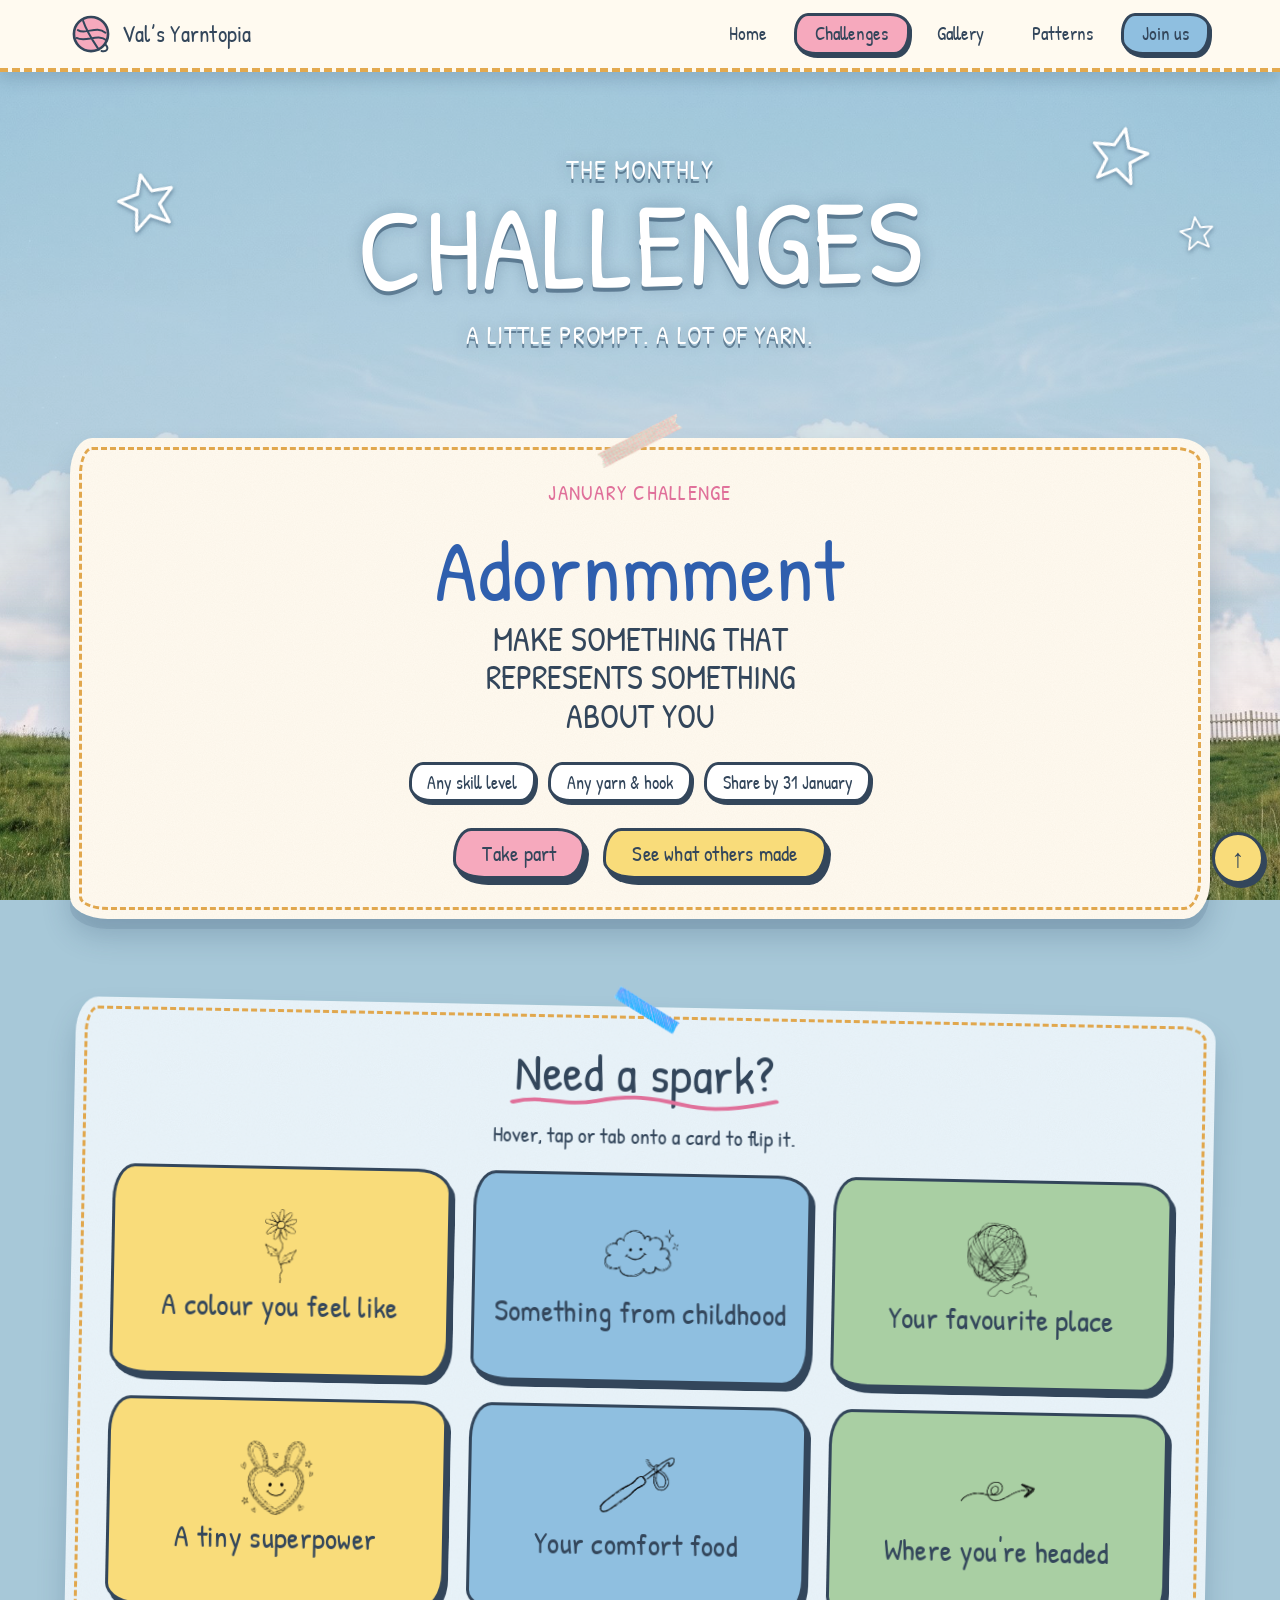
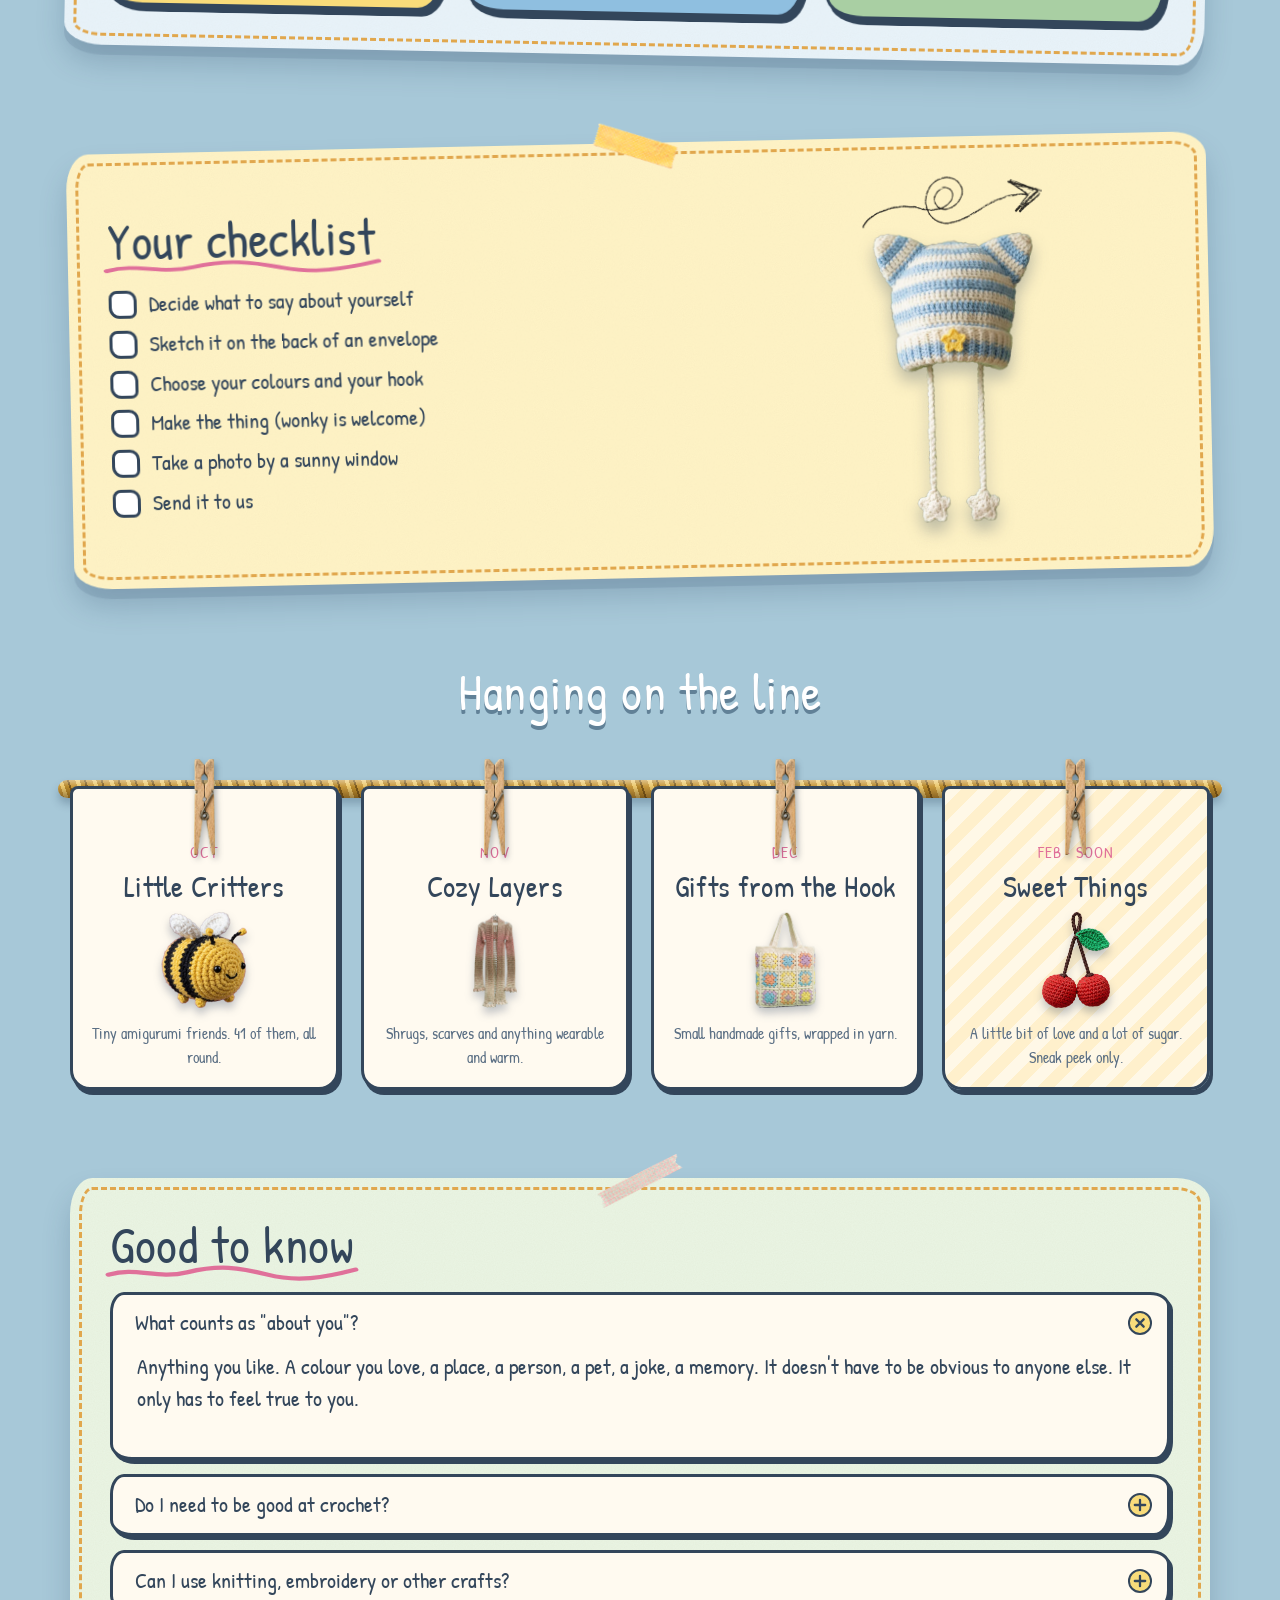
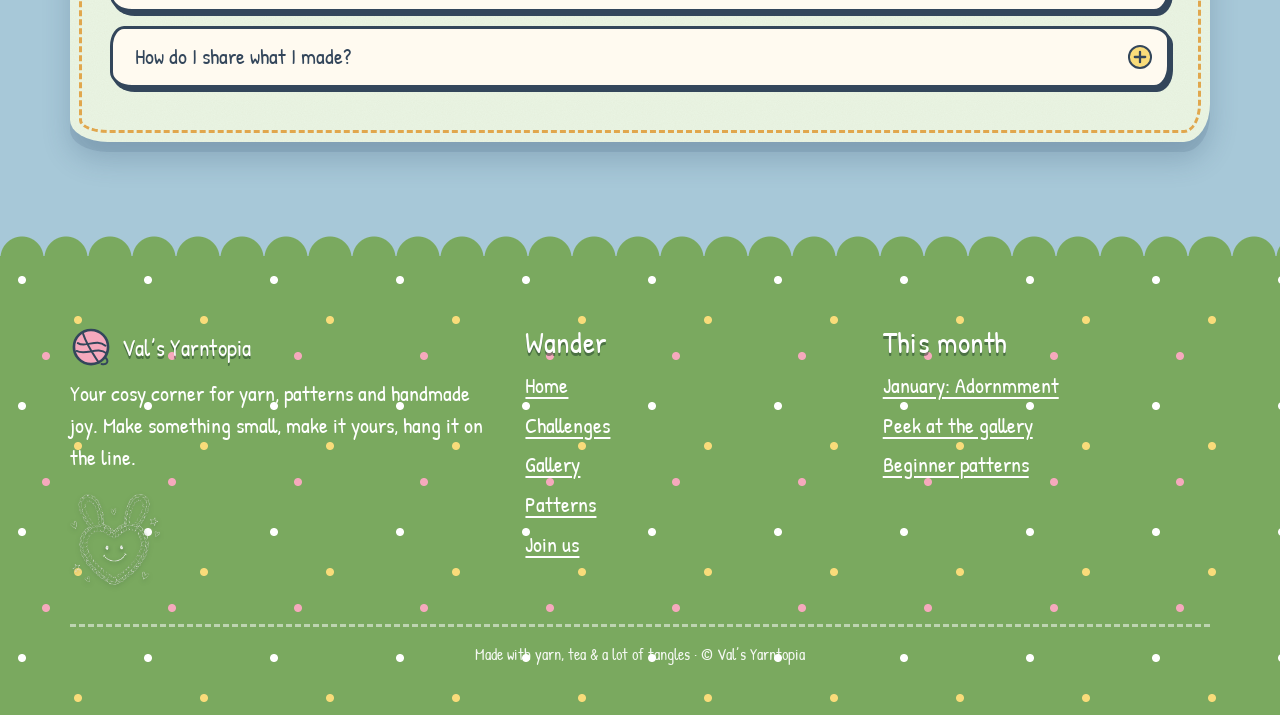
==== commit 09ddac44: "Rebrand as Val's Yarntopia Co-Authored-By: Claude Sonnet 5 <noreply@anthropic.com>" ====
--- a/challenges.html
+++ b/challenges.html
@@ -3,7 +3,7 @@
 <head>
   <meta charset="utf-8">
   <meta name="viewport" content="width=device-width, initial-scale=1">
-  <title>Challenges · The Crochet Collective</title>
+  <title>Challenges · Val’s Yarntopia</title>
   <meta name="description" content="This month's crochet challenge, how it works, and the ones that came before.">
   <link rel="icon" href="data:image/svg+xml,%3Csvg%20xmlns%3D'http%3A%2F%2Fwww.w3.org%2F2000%2Fsvg'%20viewBox%3D'0%200%2064%2064'%3E%3Ccircle%20cx%3D'32'%20cy%3D'32'%20r%3D'26'%20fill%3D'%23f6a9bd'%20stroke%3D'%2333465b'%20stroke-width%3D'4'%2F%3E%3Cpath%20d%3D'M12%2026%20C%2024%2034%2C%2040%2018%2C%2054%2030%20M10%2038%20C%2024%2046%2C%2042%2030%2C%2056%2042%20M20%2012%20C%2026%2030%2C%2036%2044%2C%2044%2056'%20fill%3D'none'%20stroke%3D'%2333465b'%20stroke-width%3D'3'%20stroke-linecap%3D'round'%2F%3E%3C%2Fsvg%3E">
   <link rel="preconnect" href="https://fonts.googleapis.com">
@@ -15,7 +15,7 @@
 <a class="skip" href="#main">Skip to content</a>
 <header class="topbar">
   <div class="wrap">
-    <a class="logo" href="index.html"><svg viewBox="0 0 64 64" aria-hidden="true"><circle cx="32" cy="32" r="26" fill="#f6a9bd" stroke="#33465b" stroke-width="4"/><path d="M12 26 C 24 34, 40 18, 54 30 M10 38 C 24 46, 42 30, 56 42 M20 12 C 26 30, 36 44, 44 56" fill="none" stroke="#33465b" stroke-width="3" stroke-linecap="round"/><path d="M54 48 C 60 54, 56 60, 48 58" fill="none" stroke="#33465b" stroke-width="3" stroke-linecap="round"/></svg><span>The Crochet Collective</span></a>
+    <a class="logo" href="index.html"><svg viewBox="0 0 64 64" aria-hidden="true"><circle cx="32" cy="32" r="26" fill="#f6a9bd" stroke="#33465b" stroke-width="4"/><path d="M12 26 C 24 34, 40 18, 54 30 M10 38 C 24 46, 42 30, 56 42 M20 12 C 26 30, 36 44, 44 56" fill="none" stroke="#33465b" stroke-width="3" stroke-linecap="round"/><path d="M54 48 C 60 54, 56 60, 48 58" fill="none" stroke="#33465b" stroke-width="3" stroke-linecap="round"/></svg><span>Val’s Yarntopia</span></a>
     <input class="nav-toggle" type="checkbox" id="nav-toggle" aria-label="Toggle menu">
     <label class="burger" for="nav-toggle" aria-hidden="true"><span></span><span></span><span></span></label>
     <nav class="nav" aria-label="Main">
@@ -102,7 +102,7 @@
             <li><label><input type="checkbox"><span>Choose your colours and your hook</span></label></li>
             <li><label><input type="checkbox"><span>Make the thing (wonky is welcome)</span></label></li>
             <li><label><input type="checkbox"><span>Take a photo by a sunny window</span></label></li>
-            <li><label><input type="checkbox"><span>Send it to the collective</span></label></li>
+            <li><label><input type="checkbox"><span>Send it to us</span></label></li>
           </ul>
         </div>
         <div style="text-align:center"><img src="assets/d-arrow.webp" alt="" class="doodle ink" style="width:180px;margin:0 auto 6px;filter:invert(1) brightness(.4)"><img src="assets/hat.webp" alt="Striped crochet bonnet" style="width:160px;filter:drop-shadow(0 10px 8px rgba(40,60,90,.3))"></div>
@@ -127,7 +127,7 @@
     <div class="paper sage tape-pink">
       <h2><span class="scribble">Good to know</span></h2>
       <details class="acc" open><summary>What counts as "about you"?</summary><div><p>Anything you like. A colour you love, a place, a person, a pet, a joke, a memory. It doesn't have to be obvious to anyone else. It only has to feel true to you.</p></div></details>
-      <details class="acc"><summary>Do I need to be good at crochet?</summary><div><p>Not even slightly. Beginners are the heart of the collective. Try a granny square or a flower from our <a href="patterns.html">patterns page</a> and dress it up.</p></div></details>
+      <details class="acc"><summary>Do I need to be good at crochet?</summary><div><p>Not even slightly. Beginners are the heart of Val’s Yarntopia. Try a granny square or a flower from our <a href="patterns.html">patterns page</a> and dress it up.</p></div></details>
       <details class="acc"><summary>Can I use knitting, embroidery or other crafts?</summary><div><p>Crochet is the star, but mixed materials are lovely: buttons, ribbon, embroidery, felt, beads.</p></div></details>
       <details class="acc"><summary>How do I share what I made?</summary><div><p>Send a clear photo and a sentence about what it means to you through the <a href="join.html">join page</a>. We'll pin it to the gallery.</p></div></details>
     </div>
@@ -138,8 +138,8 @@
 <footer class="footer">
   <div class="wrap">
     <div>
-      <a class="logo" href="index.html"><svg viewBox="0 0 64 64" aria-hidden="true"><circle cx="32" cy="32" r="26" fill="#f6a9bd" stroke="#33465b" stroke-width="4"/><path d="M12 26 C 24 34, 40 18, 54 30 M10 38 C 24 46, 42 30, 56 42 M20 12 C 26 30, 36 44, 44 56" fill="none" stroke="#33465b" stroke-width="3" stroke-linecap="round"/><path d="M54 48 C 60 54, 56 60, 48 58" fill="none" stroke="#33465b" stroke-width="3" stroke-linecap="round"/></svg><span>The Crochet Collective</span></a>
-      <p>A tiny, friendly yarn club. Make something small, make it yours, hang it on the line.</p>
+      <a class="logo" href="index.html"><svg viewBox="0 0 64 64" aria-hidden="true"><circle cx="32" cy="32" r="26" fill="#f6a9bd" stroke="#33465b" stroke-width="4"/><path d="M12 26 C 24 34, 40 18, 54 30 M10 38 C 24 46, 42 30, 56 42 M20 12 C 26 30, 36 44, 44 56" fill="none" stroke="#33465b" stroke-width="3" stroke-linecap="round"/><path d="M54 48 C 60 54, 56 60, 48 58" fill="none" stroke="#33465b" stroke-width="3" stroke-linecap="round"/></svg><span>Val’s Yarntopia</span></a>
+      <p>Your cosy corner for yarn, patterns and handmade joy. Make something small, make it yours, hang it on the line.</p>
       <img src="assets/d-heart.webp" alt="" width="90" style="filter:drop-shadow(0 2px 2px rgba(20,50,30,.5))">
     </div>
     <div>
@@ -160,7 +160,7 @@
         <li><a href="patterns.html">Beginner patterns</a></li>
       </ul>
     </div>
-    <p class="fine">Made with yarn, tea &amp; a lot of tangles · © The Crochet Collective</p>
+    <p class="fine">Made with yarn, tea &amp; a lot of tangles · © Val’s Yarntopia</p>
   </div>
 </footer>
 <a class="up" href="#main" aria-label="Back to top">↑</a>
--- a/site.css
+++ b/site.css
@@ -1,5 +1,5 @@
 /* ==========================================================
-   The Crochet Collective — shared site styles (HTML + CSS only)
+   Val’s Yarntopia — shared site styles (HTML + CSS only)
    Scrapbook / craft-board look: paper cards, washi tape, stitched
    borders, wobbly hand-drawn edges, chunky offset-shadow buttons.
    Interactivity is CSS-only: checkbox nav, radio filters,
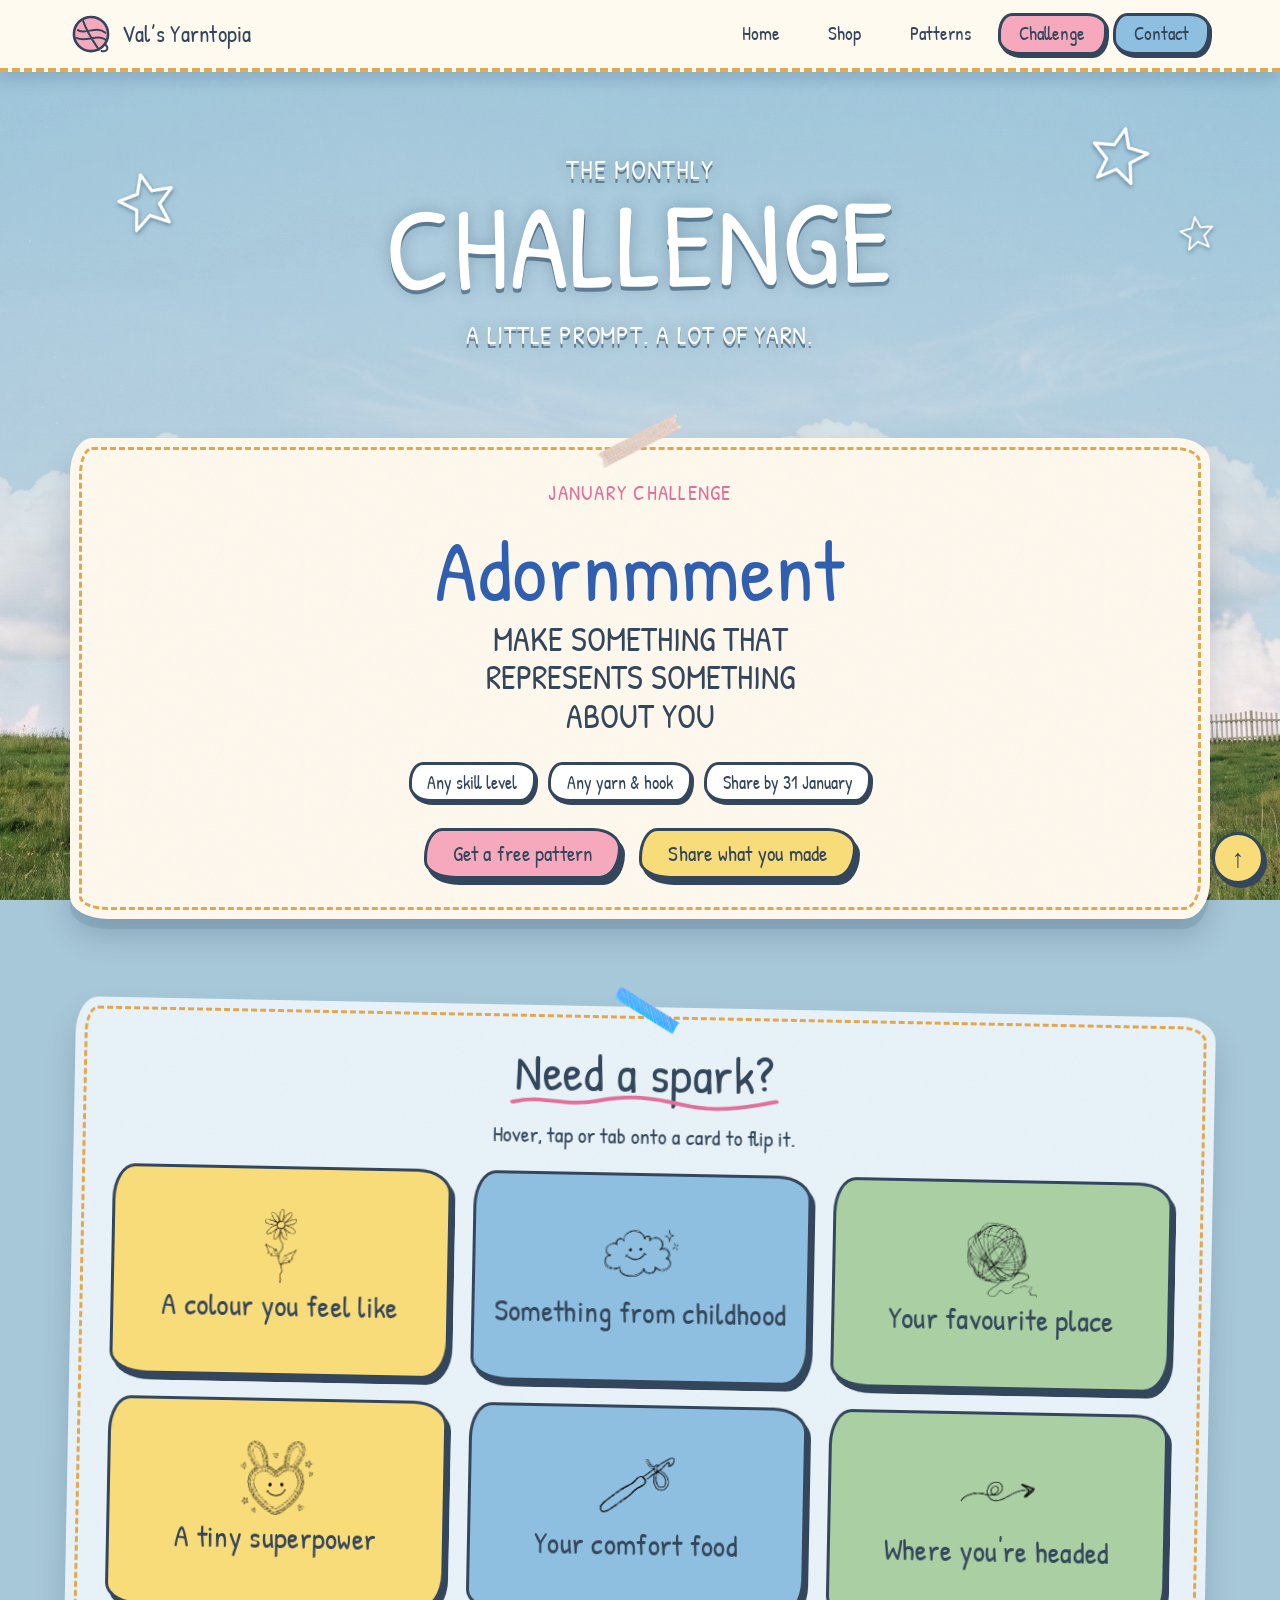
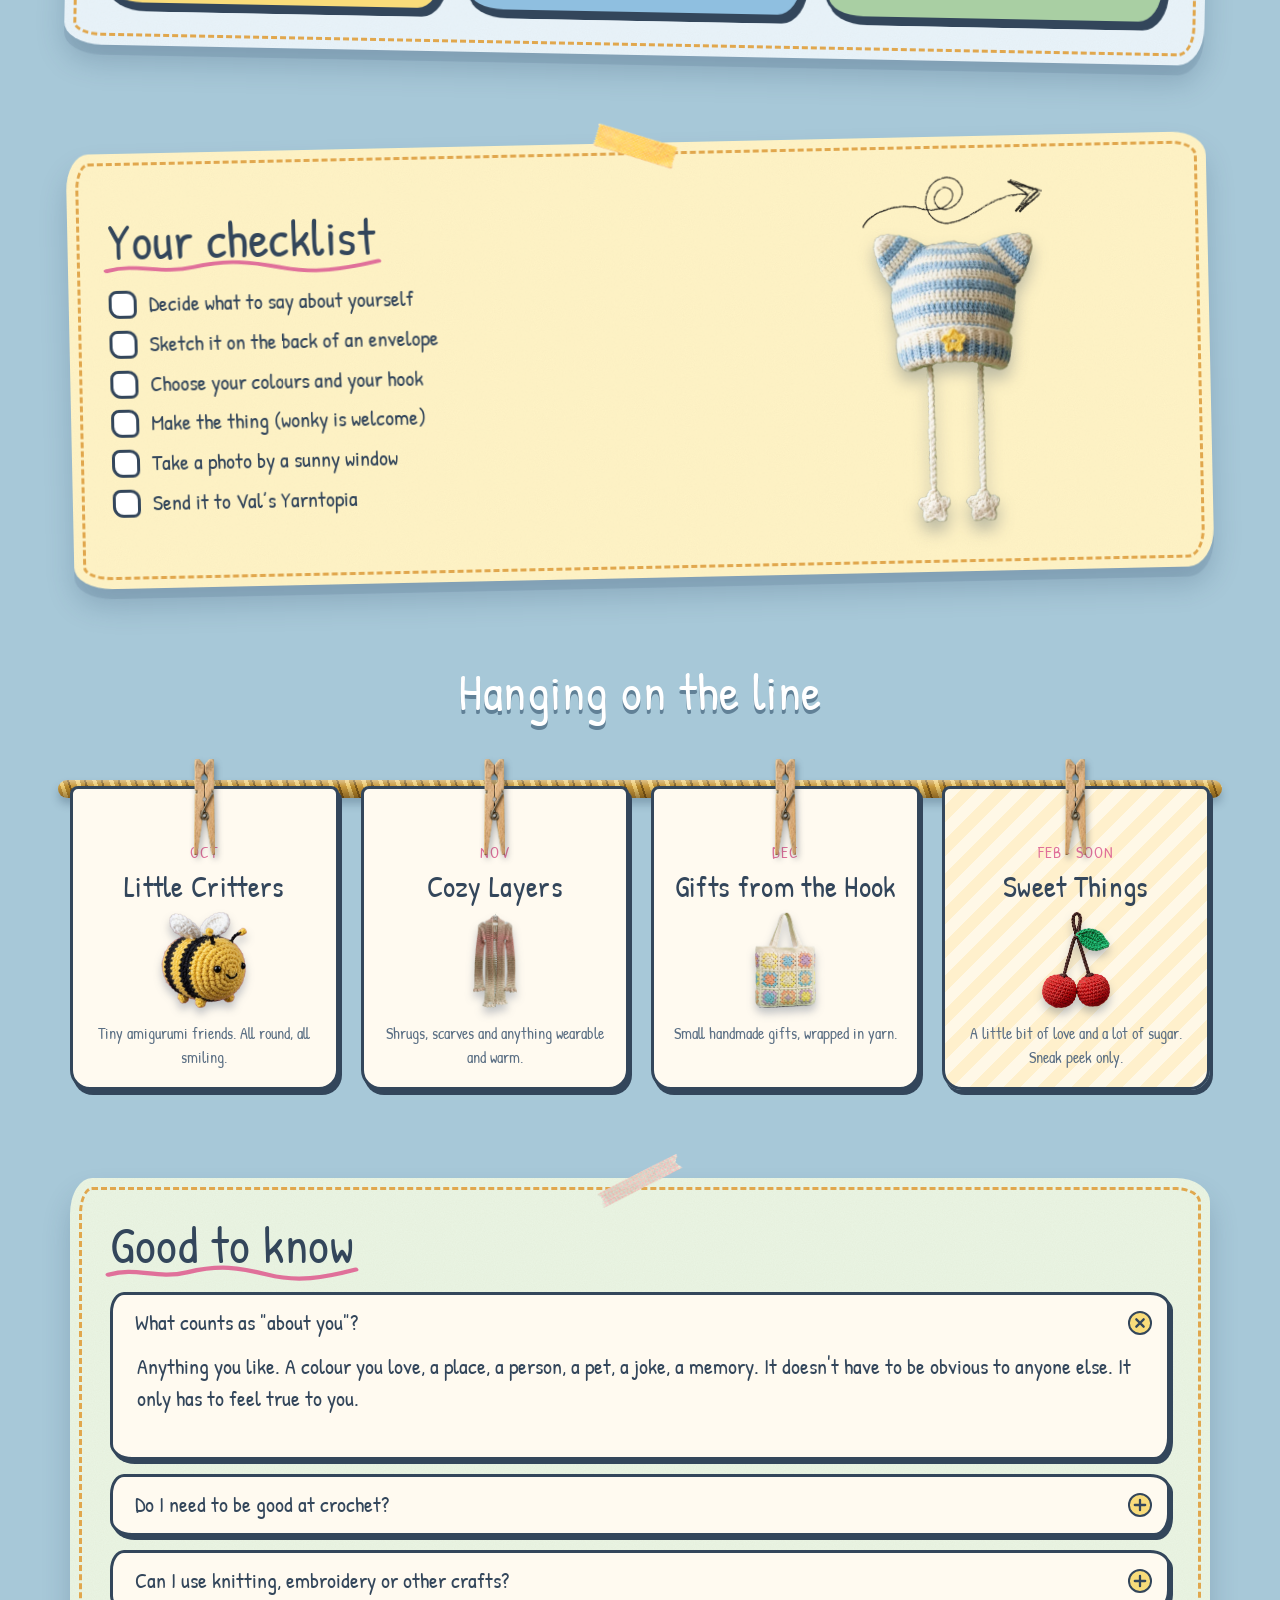
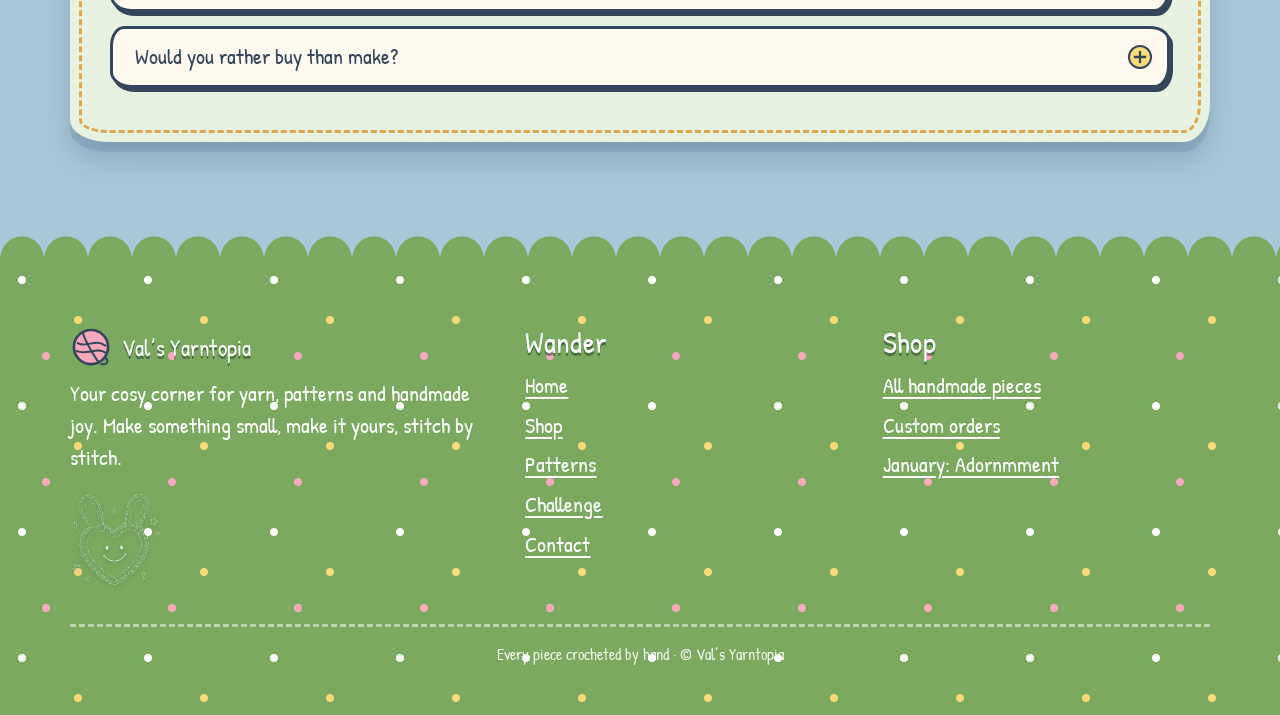
==== commit d5922381: "Turn site into a crochet shop: shop, patterns, challenge and contact pages Co-Authored-By: Claude So" ====
--- a/challenges.html
+++ b/challenges.html
@@ -3,8 +3,8 @@
 <head>
   <meta charset="utf-8">
   <meta name="viewport" content="width=device-width, initial-scale=1">
-  <title>Challenges · Val’s Yarntopia</title>
-  <meta name="description" content="This month's crochet challenge, how it works, and the ones that came before.">
+  <title>Monthly Challenge · Val’s Yarntopia</title>
+  <meta name="description" content="Val’s Yarntopia monthly crochet challenge: this month's prompt, how it works and the ones that came before.">
   <link rel="icon" href="data:image/svg+xml,%3Csvg%20xmlns%3D'http%3A%2F%2Fwww.w3.org%2F2000%2Fsvg'%20viewBox%3D'0%200%2064%2064'%3E%3Ccircle%20cx%3D'32'%20cy%3D'32'%20r%3D'26'%20fill%3D'%23f6a9bd'%20stroke%3D'%2333465b'%20stroke-width%3D'4'%2F%3E%3Cpath%20d%3D'M12%2026%20C%2024%2034%2C%2040%2018%2C%2054%2030%20M10%2038%20C%2024%2046%2C%2042%2030%2C%2056%2042%20M20%2012%20C%2026%2030%2C%2036%2044%2C%2044%2056'%20fill%3D'none'%20stroke%3D'%2333465b'%20stroke-width%3D'3'%20stroke-linecap%3D'round'%2F%3E%3C%2Fsvg%3E">
   <link rel="preconnect" href="https://fonts.googleapis.com">
   <link rel="preconnect" href="https://fonts.gstatic.com" crossorigin>
@@ -21,10 +21,10 @@
     <nav class="nav" aria-label="Main">
       <ul>
         <li><a href="index.html">Home</a></li>
-        <li><a href="challenges.html" aria-current="page">Challenges</a></li>
-        <li><a href="gallery.html">Gallery</a></li>
+        <li><a href="shop.html">Shop</a></li>
         <li><a href="patterns.html">Patterns</a></li>
-        <li><a href="join.html">Join us</a></li>
+        <li><a href="challenges.html" aria-current="page">Challenge</a></li>
+        <li><a href="contact.html">Contact</a></li>
       </ul>
     </nav>
   </div>
@@ -35,7 +35,7 @@
   <svg class="doodle-star s1" viewBox="0 0 100 100" aria-hidden="true"><path d="M50 8 L61 36 L92 39 L68 59 L76 90 L49 73 L23 91 L31 60 L7 40 L38 36 Z"/></svg><svg class="doodle-star s2" viewBox="0 0 100 100" aria-hidden="true"><path d="M50 8 L61 36 L92 39 L68 59 L76 90 L49 73 L23 91 L31 60 L7 40 L38 36 Z"/></svg><svg class="doodle-star s3" viewBox="0 0 100 100" aria-hidden="true"><path d="M50 8 L61 36 L92 39 L68 59 L76 90 L49 73 L23 91 L31 60 L7 40 L38 36 Z"/></svg>
   <div class="wrap">
     <p class="kicker2">The monthly</p>
-    <h1>Challenges</h1>
+    <h1>Challenge</h1>
     <p class="lede">A little prompt. A lot of yarn.</p>
   </div>
 </div>
@@ -52,8 +52,8 @@
         <li>Share by 31 January</li>
       </ul>
       <div class="btn-row" style="justify-content:center">
-        <a class="btn" href="join.html">Take part</a>
-        <a class="btn btn-yellow" href="gallery.html">See what others made</a>
+        <a class="btn" href="patterns.html">Get a free pattern</a>
+        <a class="btn btn-yellow" href="contact.html">Share what you made</a>
       </div>
     </div>
   </section>
@@ -102,7 +102,7 @@
             <li><label><input type="checkbox"><span>Choose your colours and your hook</span></label></li>
             <li><label><input type="checkbox"><span>Make the thing (wonky is welcome)</span></label></li>
             <li><label><input type="checkbox"><span>Take a photo by a sunny window</span></label></li>
-            <li><label><input type="checkbox"><span>Send it to us</span></label></li>
+            <li><label><input type="checkbox"><span>Send it to Val’s Yarntopia</span></label></li>
           </ul>
         </div>
         <div style="text-align:center"><img src="assets/d-arrow.webp" alt="" class="doodle ink" style="width:180px;margin:0 auto 6px;filter:invert(1) brightness(.4)"><img src="assets/hat.webp" alt="Striped crochet bonnet" style="width:160px;filter:drop-shadow(0 10px 8px rgba(40,60,90,.3))"></div>
@@ -115,7 +115,7 @@
     <div class="line-wrap">
       <div class="rope-h" aria-hidden="true"></div>
       <div class="tags">
-        <article class="tag"><span class="mo">Oct</span><h3>Little Critters</h3><img src="assets/bee.webp" alt=""><p>Tiny amigurumi friends. 41 of them, all round.</p></article>
+        <article class="tag"><span class="mo">Oct</span><h3>Little Critters</h3><img src="assets/bee.webp" alt=""><p>Tiny amigurumi friends. All round, all smiling.</p></article>
         <article class="tag"><span class="mo">Nov</span><h3>Cozy Layers</h3><img src="assets/scarf.webp" alt=""><p>Shrugs, scarves and anything wearable and warm.</p></article>
         <article class="tag"><span class="mo">Dec</span><h3>Gifts from the Hook</h3><img src="assets/tote.webp" alt=""><p>Small handmade gifts, wrapped in yarn.</p></article>
         <article class="tag soon"><span class="mo">Feb · soon</span><h3>Sweet Things</h3><img src="assets/cherries.webp" alt=""><p>A little bit of love and a lot of sugar. Sneak peek only.</p></article>
@@ -127,9 +127,9 @@
     <div class="paper sage tape-pink">
       <h2><span class="scribble">Good to know</span></h2>
       <details class="acc" open><summary>What counts as "about you"?</summary><div><p>Anything you like. A colour you love, a place, a person, a pet, a joke, a memory. It doesn't have to be obvious to anyone else. It only has to feel true to you.</p></div></details>
-      <details class="acc"><summary>Do I need to be good at crochet?</summary><div><p>Not even slightly. Beginners are the heart of Val’s Yarntopia. Try a granny square or a flower from our <a href="patterns.html">patterns page</a> and dress it up.</p></div></details>
+      <details class="acc"><summary>Do I need to be good at crochet?</summary><div><p>Not even slightly. Try a granny square or a flower from our <a href="patterns.html">free patterns</a> and dress it up.</p></div></details>
       <details class="acc"><summary>Can I use knitting, embroidery or other crafts?</summary><div><p>Crochet is the star, but mixed materials are lovely: buttons, ribbon, embroidery, felt, beads.</p></div></details>
-      <details class="acc"><summary>How do I share what I made?</summary><div><p>Send a clear photo and a sentence about what it means to you through the <a href="join.html">join page</a>. We'll pin it to the gallery.</p></div></details>
+      <details class="acc"><summary>Would you rather buy than make?</summary><div><p>Of course. Browse the <a href="shop.html">shop</a> or ask for a <a href="contact.html">custom piece</a> that says something about you.</p></div></details>
     </div>
   </section>
 
@@ -139,28 +139,28 @@
   <div class="wrap">
     <div>
       <a class="logo" href="index.html"><svg viewBox="0 0 64 64" aria-hidden="true"><circle cx="32" cy="32" r="26" fill="#f6a9bd" stroke="#33465b" stroke-width="4"/><path d="M12 26 C 24 34, 40 18, 54 30 M10 38 C 24 46, 42 30, 56 42 M20 12 C 26 30, 36 44, 44 56" fill="none" stroke="#33465b" stroke-width="3" stroke-linecap="round"/><path d="M54 48 C 60 54, 56 60, 48 58" fill="none" stroke="#33465b" stroke-width="3" stroke-linecap="round"/></svg><span>Val’s Yarntopia</span></a>
-      <p>Your cosy corner for yarn, patterns and handmade joy. Make something small, make it yours, hang it on the line.</p>
+      <p>Your cosy corner for yarn, patterns and handmade joy. Make something small, make it yours, stitch by stitch.</p>
       <img src="assets/d-heart.webp" alt="" width="90" style="filter:drop-shadow(0 2px 2px rgba(20,50,30,.5))">
     </div>
     <div>
       <h3>Wander</h3>
       <ul>
         <li><a href="index.html">Home</a></li>
-        <li><a href="challenges.html">Challenges</a></li>
-        <li><a href="gallery.html">Gallery</a></li>
+        <li><a href="shop.html">Shop</a></li>
         <li><a href="patterns.html">Patterns</a></li>
-        <li><a href="join.html">Join us</a></li>
+        <li><a href="challenges.html">Challenge</a></li>
+        <li><a href="contact.html">Contact</a></li>
       </ul>
     </div>
     <div>
-      <h3>This month</h3>
+      <h3>Shop</h3>
       <ul>
+        <li><a href="shop.html">All handmade pieces</a></li>
+        <li><a href="contact.html">Custom orders</a></li>
         <li><a href="challenges.html">January: Adornmment</a></li>
-        <li><a href="gallery.html">Peek at the gallery</a></li>
-        <li><a href="patterns.html">Beginner patterns</a></li>
       </ul>
     </div>
-    <p class="fine">Made with yarn, tea &amp; a lot of tangles · © Val’s Yarntopia</p>
+    <p class="fine">Every piece crocheted by hand · © Val’s Yarntopia</p>
   </div>
 </footer>
 <a class="up" href="#main" aria-label="Back to top">↑</a>
--- a/site.css
+++ b/site.css
@@ -553,3 +553,7 @@
 .p .ph img, .lb-card .ph img, .pat-top .ph img { position: absolute; inset: 10%; width: 80%; height: 80%; object-fit: contain; }
 .pat-top .ph img { inset: 14%; width: 72%; height: 72%; }
 .paper::before, .door::before, .p::before { filter: saturate(1.7) contrast(1.05); }
+
+/* shop prices */
+.p .cap small { display: inline-block; margin-top: 2px; padding: 0 .7em; font: 400 1.2rem/1.5 var(--font-display); color: var(--ink); background: var(--yellow); border: 2px solid var(--ink); border-radius: var(--wob-s); }
+.price-big { font: 400 2.2rem/1 var(--font-display); color: var(--pink-d); margin: 0 0 .4em; }
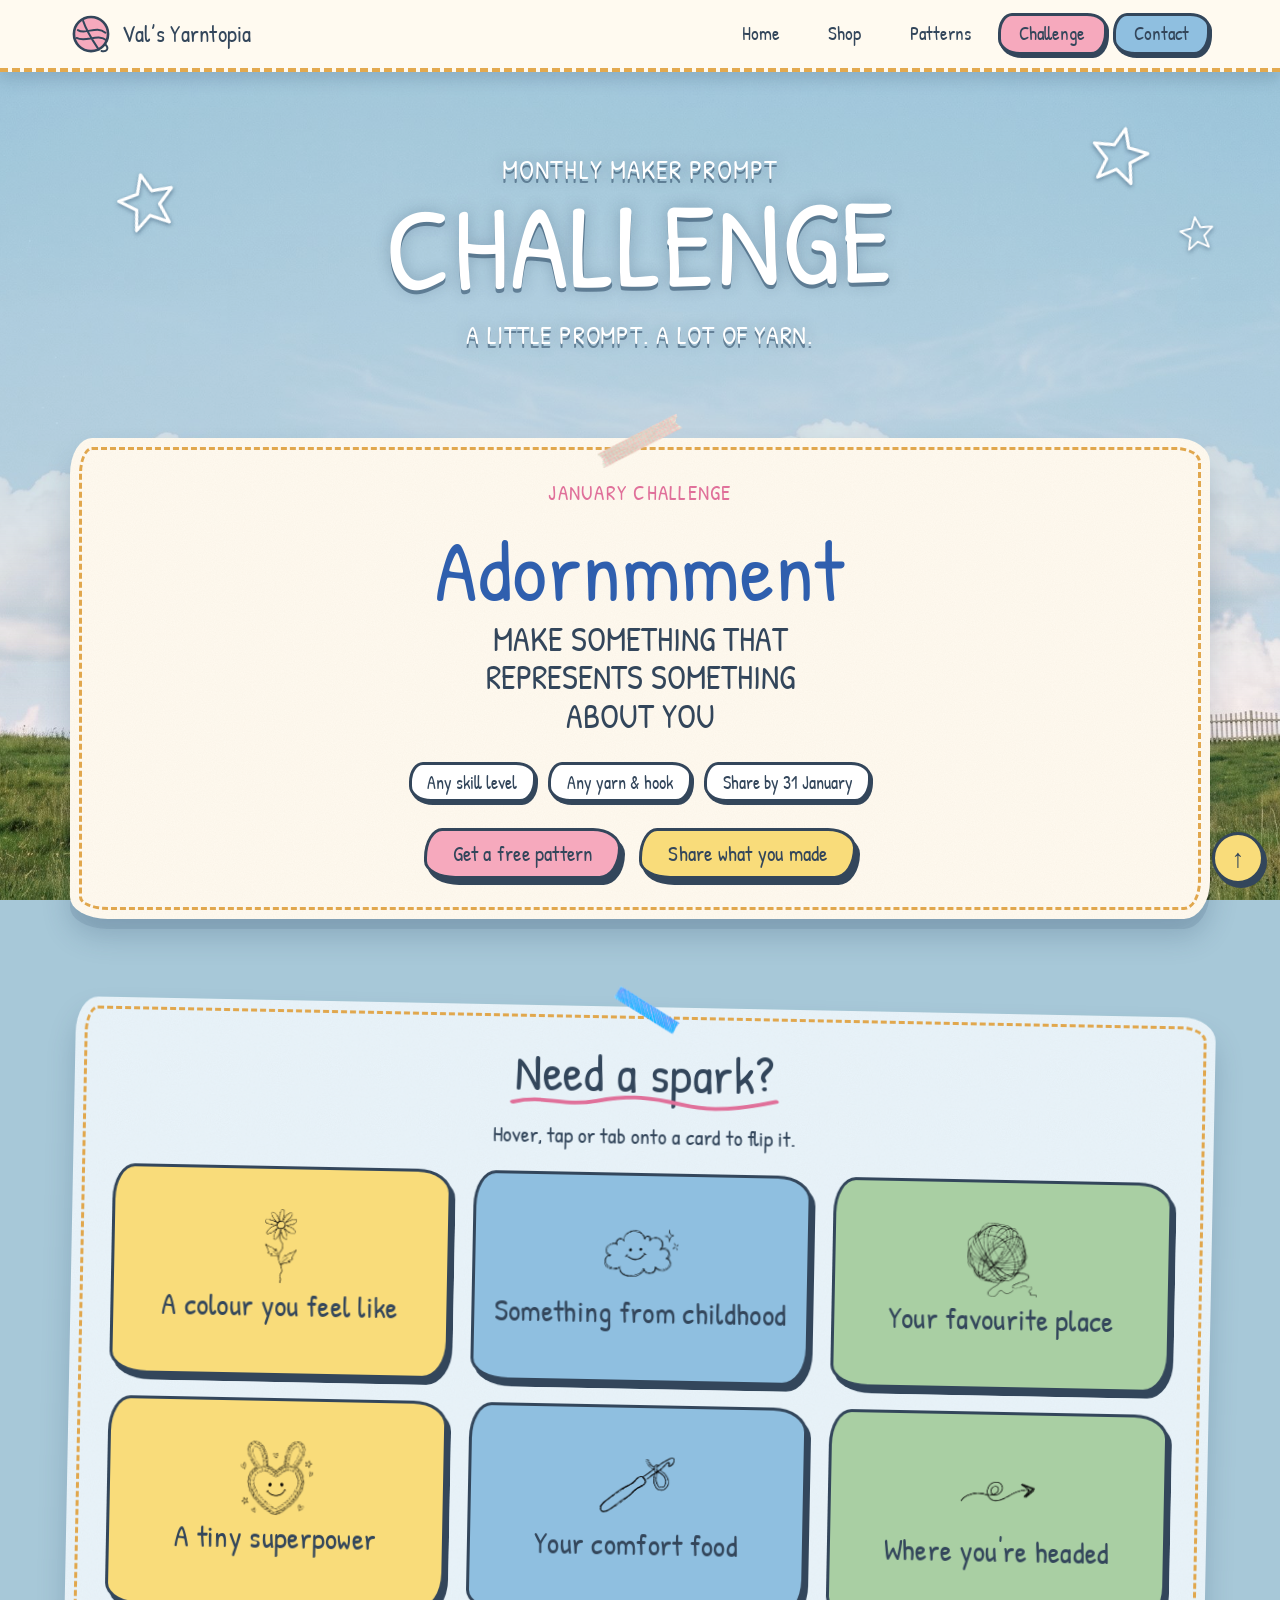
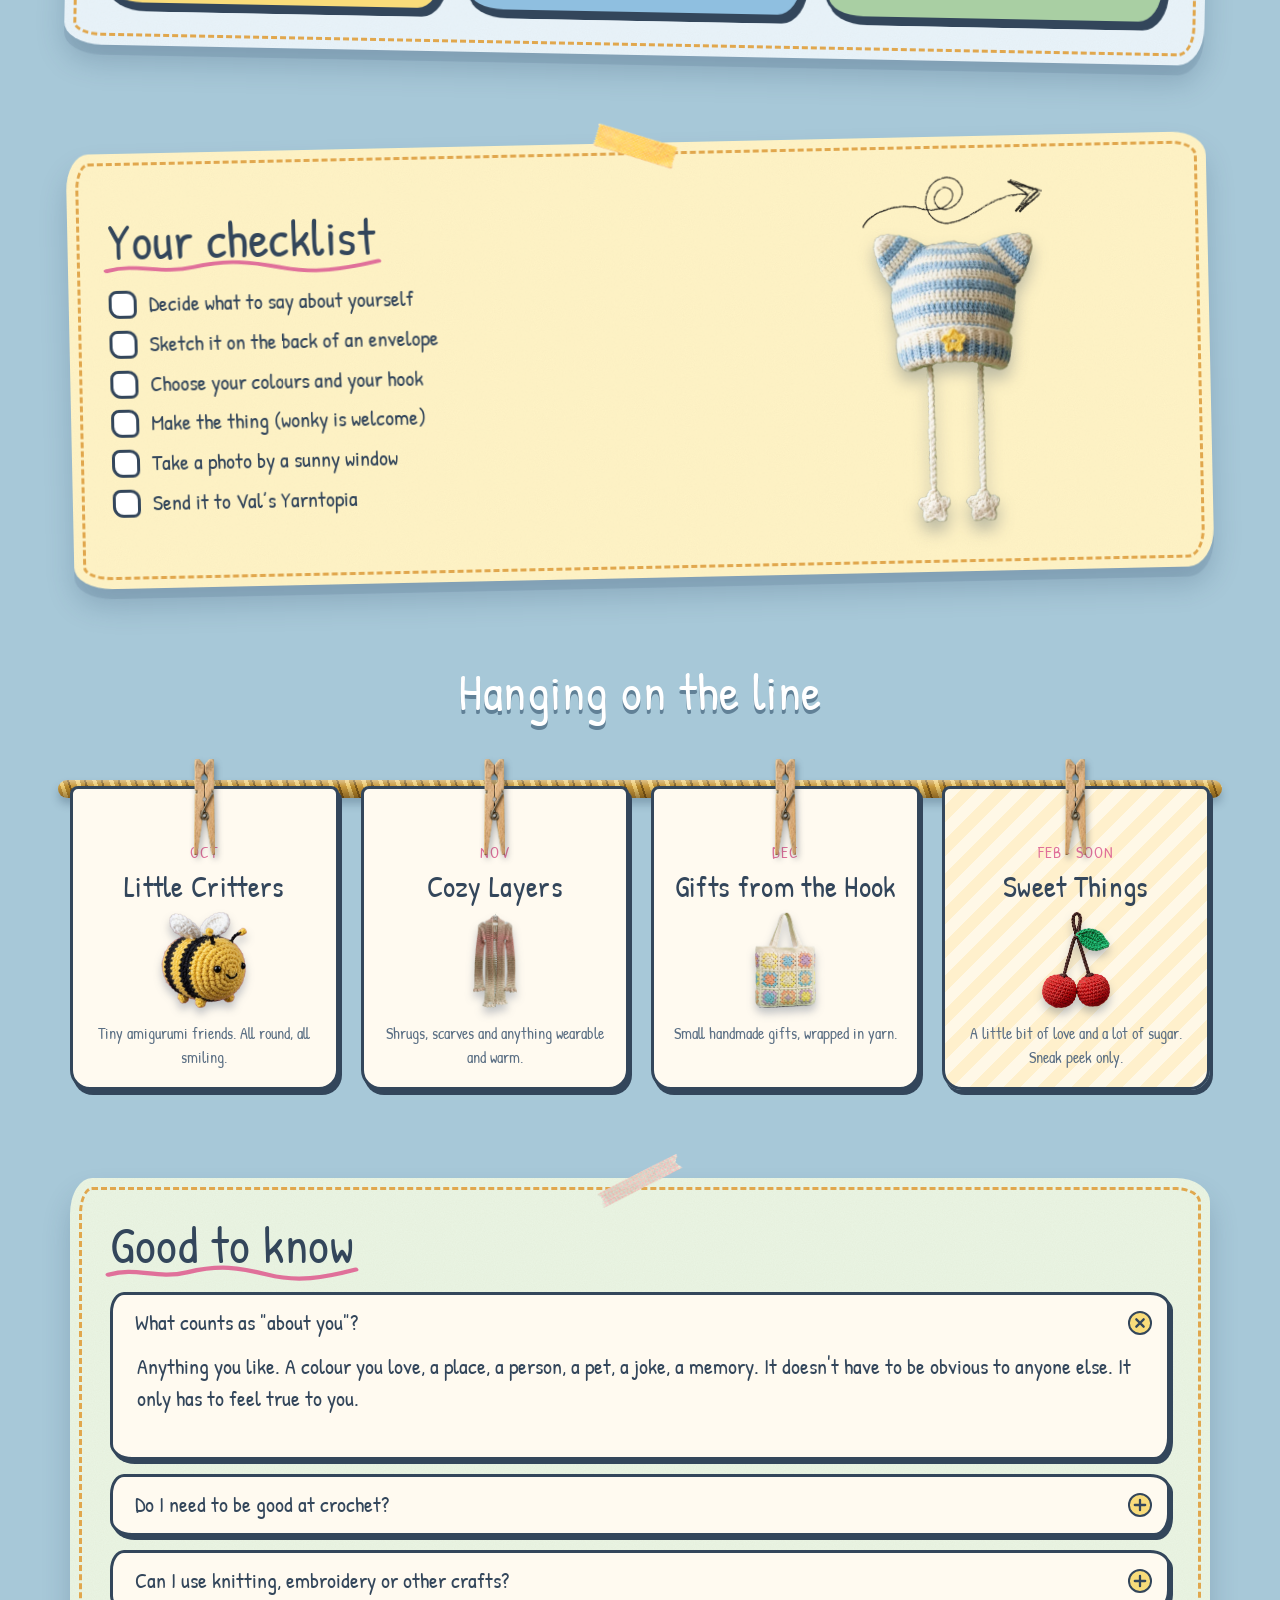
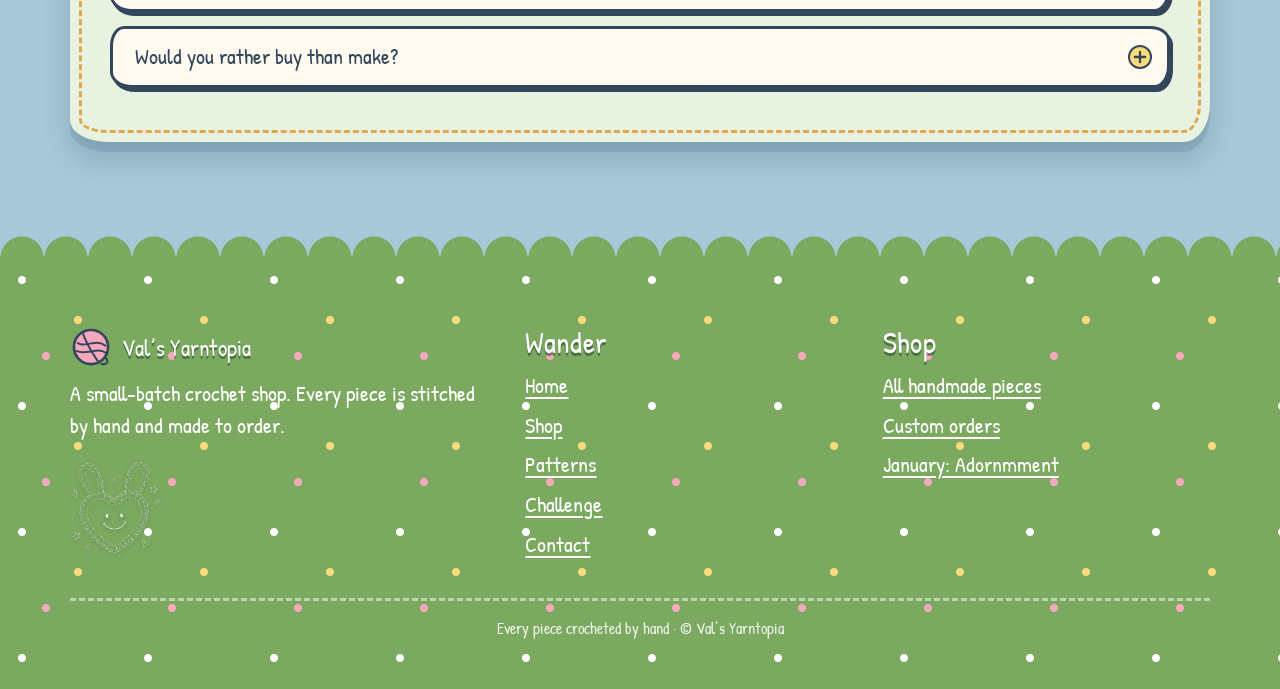
==== commit cf5c59bf: "Refresh copy and hero: Val's Yarntopia headline Co-Authored-By: Claude Sonnet 5 <noreply@anthropic.c" ====
--- a/challenges.html
+++ b/challenges.html
@@ -34,7 +34,7 @@
 <div class="page-head">
   <svg class="doodle-star s1" viewBox="0 0 100 100" aria-hidden="true"><path d="M50 8 L61 36 L92 39 L68 59 L76 90 L49 73 L23 91 L31 60 L7 40 L38 36 Z"/></svg><svg class="doodle-star s2" viewBox="0 0 100 100" aria-hidden="true"><path d="M50 8 L61 36 L92 39 L68 59 L76 90 L49 73 L23 91 L31 60 L7 40 L38 36 Z"/></svg><svg class="doodle-star s3" viewBox="0 0 100 100" aria-hidden="true"><path d="M50 8 L61 36 L92 39 L68 59 L76 90 L49 73 L23 91 L31 60 L7 40 L38 36 Z"/></svg>
   <div class="wrap">
-    <p class="kicker2">The monthly</p>
+    <p class="kicker2">Monthly maker prompt</p>
     <h1>Challenge</h1>
     <p class="lede">A little prompt. A lot of yarn.</p>
   </div>
@@ -139,7 +139,7 @@
   <div class="wrap">
     <div>
       <a class="logo" href="index.html"><svg viewBox="0 0 64 64" aria-hidden="true"><circle cx="32" cy="32" r="26" fill="#f6a9bd" stroke="#33465b" stroke-width="4"/><path d="M12 26 C 24 34, 40 18, 54 30 M10 38 C 24 46, 42 30, 56 42 M20 12 C 26 30, 36 44, 44 56" fill="none" stroke="#33465b" stroke-width="3" stroke-linecap="round"/><path d="M54 48 C 60 54, 56 60, 48 58" fill="none" stroke="#33465b" stroke-width="3" stroke-linecap="round"/></svg><span>Val’s Yarntopia</span></a>
-      <p>Your cosy corner for yarn, patterns and handmade joy. Make something small, make it yours, stitch by stitch.</p>
+      <p>A small-batch crochet shop. Every piece is stitched by hand and made to order.</p>
       <img src="assets/d-heart.webp" alt="" width="90" style="filter:drop-shadow(0 2px 2px rgba(20,50,30,.5))">
     </div>
     <div>
